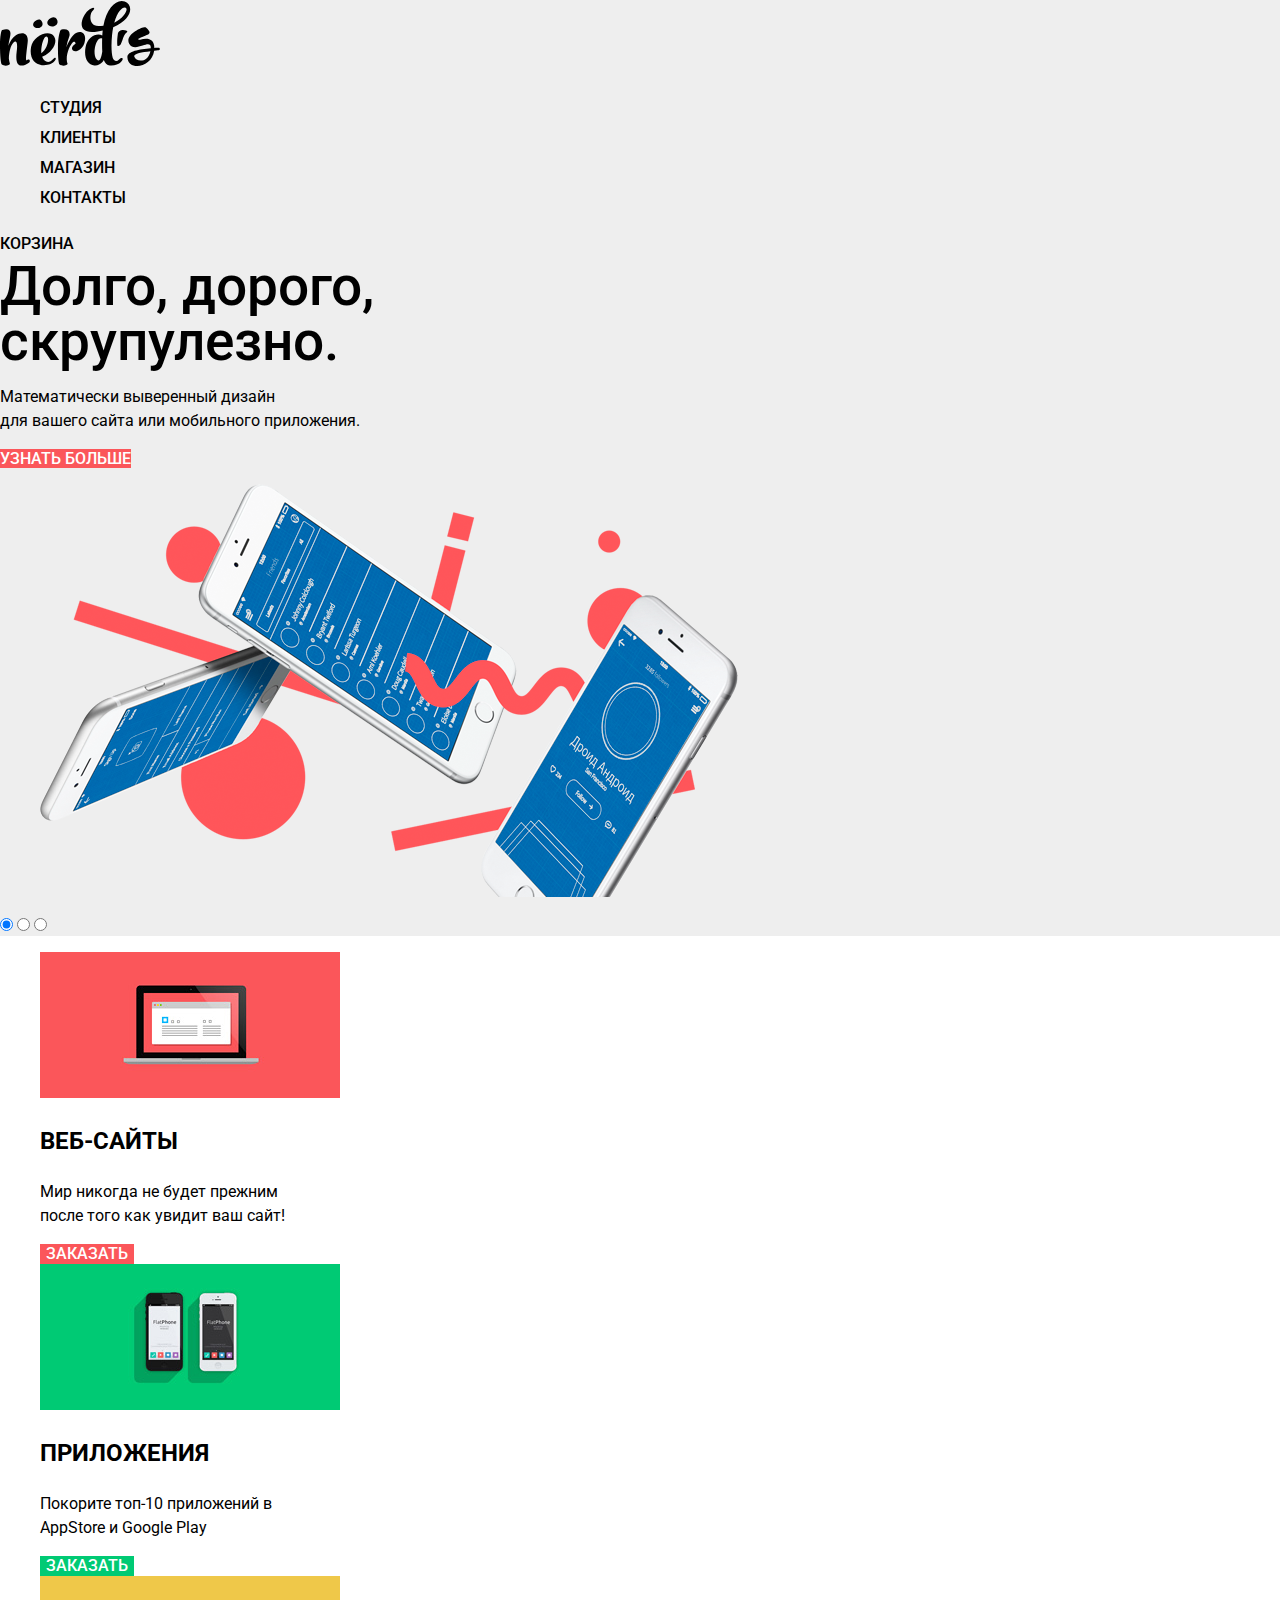
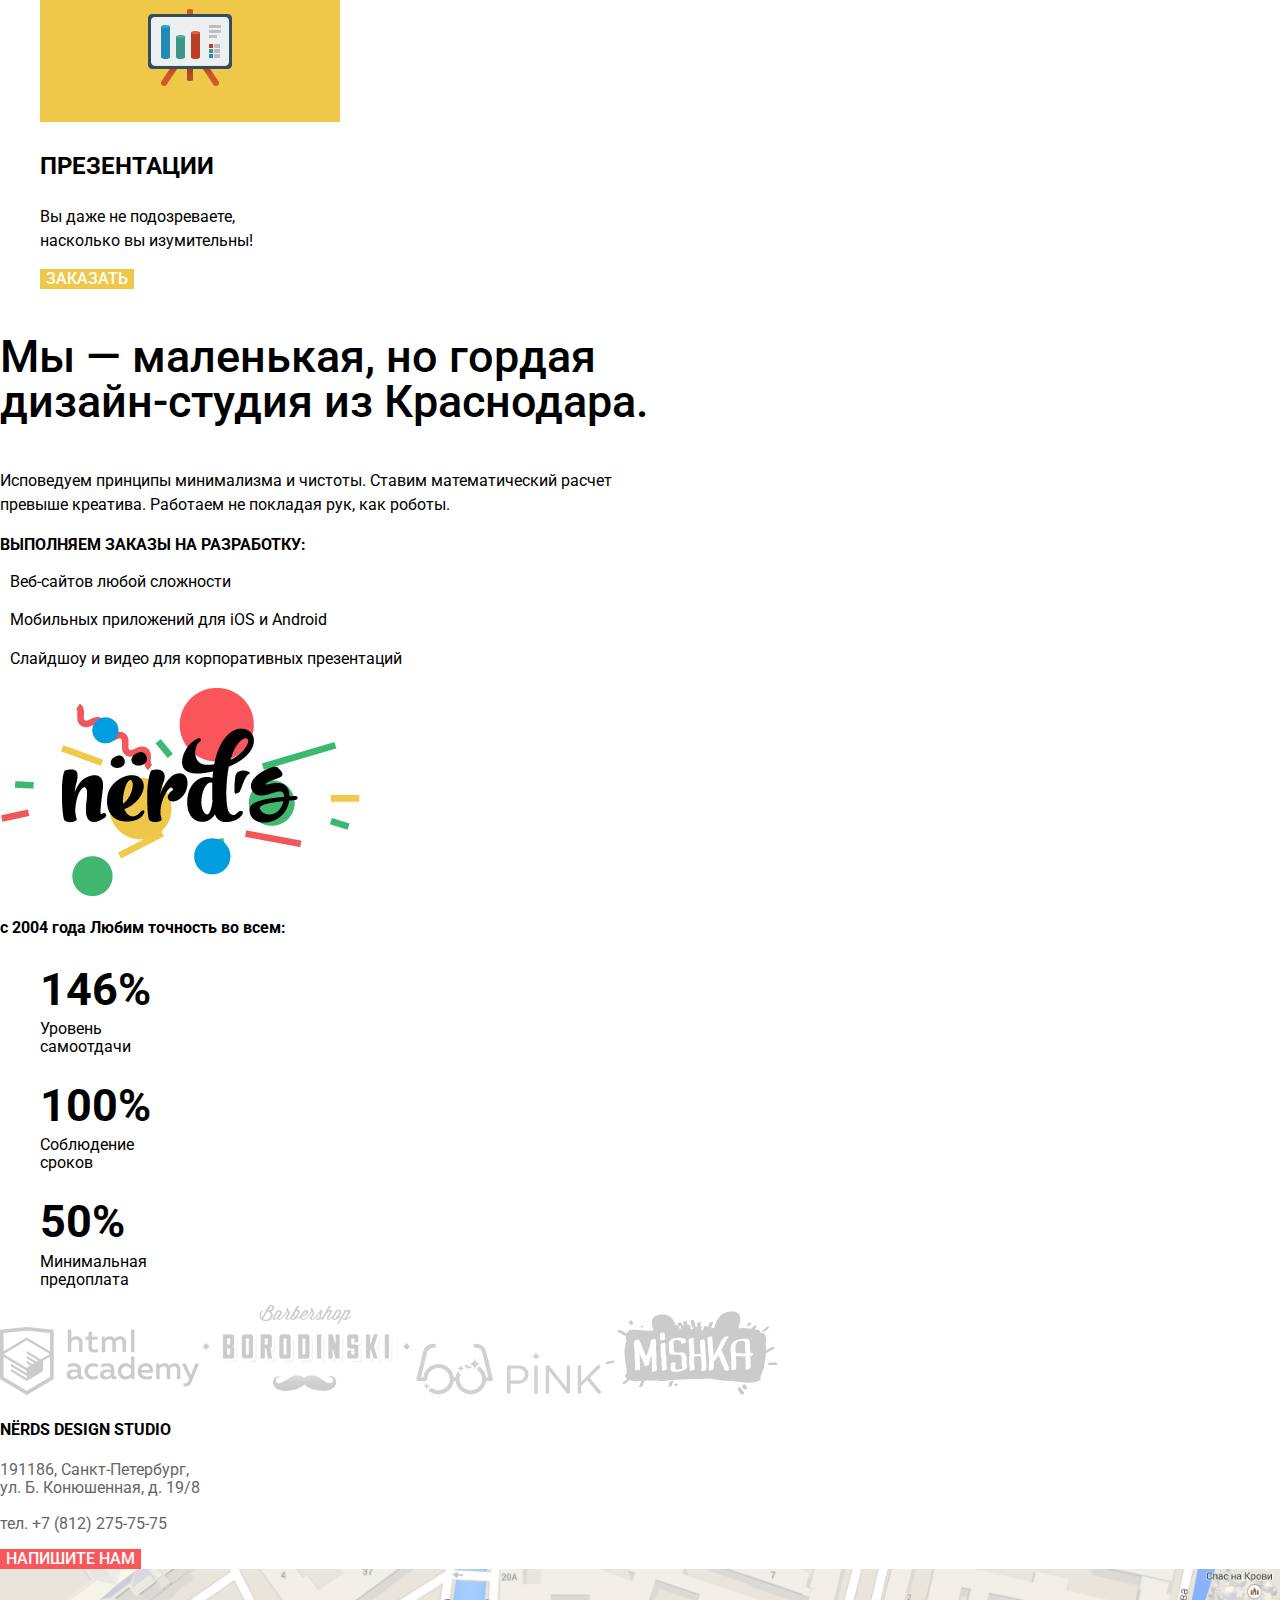
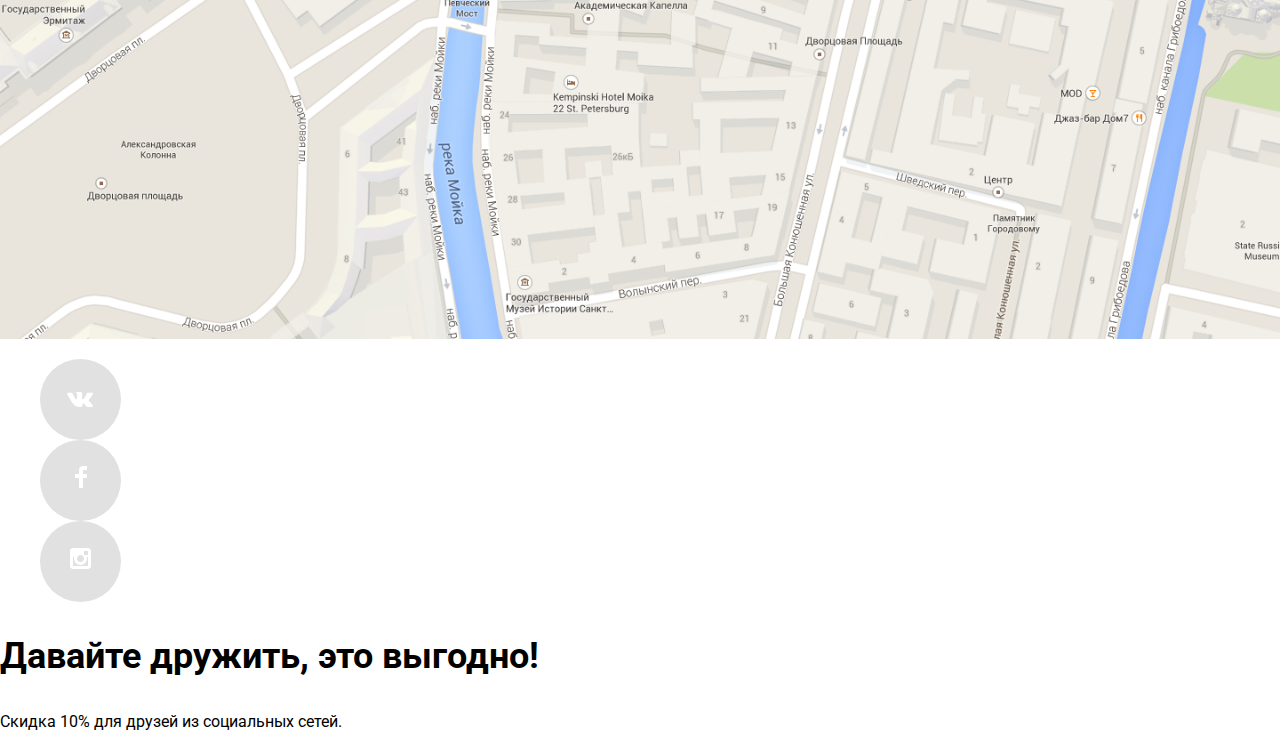
==== index.html @ 28da167b "start" ====
<!DOCTYPE html>
<html lang="ru">
<head>
    <meta charset="UTF-8">
    <title>Дизайн-студия NERDS</title>

    <link href="https://fonts.googleapis.com/css2?family=Roboto:wght@400;500;700&display=swap" rel="stylesheet">

    <link rel="stylesheet" href="css/normalize.css">
	<link rel="stylesheet" href="css/style.css">

    <link rel="icon" href="favicon.ico">

</head>
<body class="page-body">
    <header class="main-header">
        <nav class="main-navigation">
            <a class="main-header-logo" href="index.html">
                <img src="img/nerds-logo.svg" width="160" height="67" alt="Логотип дизайн-студия NERDS">
            </a>
            <ul class="site-navigation">
                <li><a href="index.html">Студия</a></li>
                <li><a href="blank.html">Клиенты</a></li>
                <li><a href="catalog.html">Магазин</a></li>
                <li><a href="blank.html">Контакты</a></li>
            </ul>
            <div class="user-navigation">
                <a class="login-link" href="blank.html">Корзина</a>
            </div>
        </nav>      
    </header>

    <main class="container">
        <h1 class="visually-hidden">NERDS - дизайн-студия из Краснодара</h1>

        <section class="features">
            <div class="features-text">
                <h2 class="visually-hidden">Преимущества дизайн-студии NERDS</h2>
                <h3>Долго, дорого,<br> 
                    скрупулезно.
                </h3>
                <p>
                    Математически выверенный дизайн<br>
                    для вашего сайта или мобильного приложения.
                </p>
                <a class="button" href="" >Узнать больше</a>
            </div>

            <div class="features-img">
                <figure>
                    <img src="img/slider1.png" width="698" height="413" alt="">
                </figure>   
            </div>                     
            
            <div class="slider">
                <input type="radio" name="slider" checked>
                <input type="radio" name="slider" >
                <input type="radio" name="slider" >
            </div>            
        </section>


        <section class="services">
            <h2 class="visually-hidden">Услуги дизайн-студии NERDS</h2>
            <ul class="services-list">
                <li class="service-item">
                    <img src="img/services1.jpg" width="300" height="146" alt="">
                    <h3>Веб-сайты</h3>
                    <p>
                        Мир никогда не будет прежним<br> после того как увидит ваш сайт!
                    </p>
                    <button class="button button-red" type="button">Заказать</button>
                </li>
                <li class="service-item">
                    <img src="img/services2.jpg" width="300" height="146" alt="">
                    <h3>Приложения</h3>
                    <p>
                        Покорите топ-10 приложений в<br> AppStore и Google Play
                    </p>
                    <button class="button button-green" type="button">Заказать</button>
                </li>
                <li class="service-item">
                    <img src="img/services3.jpg" width="300" height="146" alt="">
                    <h3>Презентации</h3>
                    <p>
                        Вы даже не подозреваете,<br>
                        насколько вы изумительны!
                    </p>
                    <button class="button button-yellow" type="button">Заказать</button>
                </li>
            </ul>
        </section>


        <section class="info">
            <h2 class="visually-hidden">О дизайн-студии NERDS</h2>

            <p class="smoll-proud">
                Мы — маленькая, но гордая<br>
                дизайн-студия из Краснодара. 
            </p>

            <p class="confession">
                Исповедуем принципы минимализма и чистоты. Ставим математический расчет<br>
                превыше креатива. Работаем не покладая рук, как роботы.
            </p>

            <p class="orders">Выполняем заказы на разработку:</p>
        
            <p class="orders-item">Веб-сайтов любой сложности</p>
            <p class="orders-item">Мобильных приложений для iOS и Android</p>
            <p class="orders-item">Слайдшоу и видео для корпоративных презентаций</p>            

            <aside class="level">
                <a>
                    <img src="img/nerd-index.png" width="360" height="208" alt="Логотип nёrd's">
                </a>

                <p class="level-text">с 2004 года Любим точность во всем:</p>

                <ul class="level-list">
                    <li>
                        <p class="level-persent">146%</p>
                        <p class="level-list-text">Уровень<br>
                            самоотдачи</p>
                    </li>
                    <li>
                        <p class="level-persent">100%</p>
                        <p class="level-list-text">Соблюдение<br>
                            сроков</p>
                    </li>
                    <li>
                        <p class="level-persent">50%</p>
                        <p class="level-list-text">Минимальная<br>
                            предоплата</p>
                    </li>
                </ul>
            </aside>
        </section>


        <section class="partners">
            <h2 class="visually-hidden">Партнеры  дизайн-студии NERDS</h2>
            <a href="www.htmlacademy.ru">
                <img src="img/partner-htmlacademy.png"  alt="HTML ACADEMY">
            </a> 
            <a href="www.barbershop.ru">
                <img src="img/partner-barbershop.png" alt="Barbershop BORODINSKI">
            </a>
            <a href="www.pink.ru">
                <img src="img/partner-pink.png"  alt="PINK">
            </a>
            <a href="www.mishka.ru">
                <img src="img/partner-mishka.png"  alt="MISHKA">
            </a> 
        </section>

        <section class="contacts">
            <h2 class="visually-hidden">Адрес дизайн-студии NERDS</h2>

            <div class="contacts-address">
                <p class="caption">NЁRDS DESIGN STUDIO</p>
                <p class="text">191186, Санкт-Петербург,<br>
                   ул. Б. Конюшенная, д. 19/8<br>
                   <br>
                   тел. +7 (812) 275-75-75
                </p>
            
                <button class="button" type="button">Напишите нам</button>
            </div>

            <div class="contacts-map">
                <img src="img/map.png" width="1442" height="418" alt="Санкт-Петербург, ул. Большая Конюшенная, д. 19/8">
            </div>
        </section>

        <footer class="main-footer">
            <ul class="footer-list">
                <li class="footer-item">
                    <a href="#" alt="Вконтакте">
                        <div class="footer-circle">
                            <svg width="27" height="16" xmlns="http://www.w3.org/2000/svg">
                                <path d="M16.138 12.51C17.094 12.201 18.318 14.55 19.621 15.449C20.599 16.13 21.348 15.983 21.348 15.983L24.821 15.933C24.821 15.933 26.636 15.821 25.778 14.379C25.707 14.259 25.275 13.31 23.193 11.357C21.016 9.31404 21.311 9.64504 23.932 6.11304C25.529 3.96004 26.168 2.64504 25.968 2.08504C25.776 1.54604 24.603 1.68604 24.603 1.68604L20.69 1.71304C20.309 1.71404 19.986 1.83204 19.839 2.22804C19.836 2.23204 19.218 3.89404 18.394 5.30704C16.653 8.29604 15.958 8.45504 15.67 8.26804C15.009 7.83504 15.176 6.53104 15.176 5.60404C15.176 2.70704 15.608 1.49904 14.33 1.18704C13.903 1.08304 13.591 1.01504 12.502 1.00504C11.11 0.984037 9.92797 1.00504 9.25797 1.33404C8.81297 1.55704 8.47197 2.04604 8.67897 2.07404C8.93897 2.10904 9.52197 2.23404 9.83397 2.66004C10.235 3.21204 10.223 4.44904 10.223 4.44904C10.223 4.44904 10.452 7.86004 9.68297 8.28304C9.15497 8.57304 8.43297 7.98104 6.87997 5.26704C6.08697 3.87904 5.48797 2.34504 5.48797 2.34504C5.48797 2.34504 5.37197 2.06004 5.16197 1.90404C4.91197 1.71904 4.56197 1.66004 4.56197 1.66004L0.84797 1.68404C0.84797 1.68404 0.28997 1.70004 0.0849697 1.94604C-0.0970303 2.16404 0.0699697 2.61404 0.0699697 2.61404C0.0699697 2.61404 2.97897 9.49504 6.27297 12.961C9.29297 16.143 12.725 15.932 12.725 15.932H14.28C14.28 15.932 14.749 15.878 14.989 15.62C15.213 15.38 15.203 14.929 15.203 14.929C15.203 14.929 15.172 12.82 16.138 12.51Z" />
                            </svg>
                        </div>
                    </a> 
                </li>
                <li class="footer-item">
                    <a href="#" alt="Фейсбук">
                        <div class="footer-circle">
                            <svg width="12" height="22" xmlns="http://www.w3.org/2000/svg">
                                <path d="M12 4V0H8C5.79086 0 4 1.79086 4 4V8H0V12H4V22H8V12H12V8H8V4H12Z" />
                            </svg>
                        </div>
                    </a> 
                </li>
                <li class="footer-item">
                    <a href="#" alt="Инстаграм">
                        <div class="footer-circle">
                            <svg width="21" height="21" xmlns="http://www.w3.org/2000/svg">
                                <path fill-rule="evenodd" clip-rule="evenodd" d="M3 0H18C19.65 0 21 1.35 21 3V18C21 19.65 19.65 21 18 21H3C1.35 21 0 19.65 0 18V3C0 1.35 1.35 0 3 0ZM14 10.5C14 8.57 12.43 7 10.5 7C8.57 7 7 8.57 7 10.5C7 12.43 8.57 14 10.5 14C12.43 14 14 12.43 14 10.5ZM3 18V9H4.181C4.0626 9.49127 4.00186 9.99467 4 10.5C4 14.0899 6.91015 17 10.5 17C14.0899 17 17 14.0899 17 10.5C16.9986 9.99464 16.9379 9.49118 16.819 9H18V18H3ZM14 7H18V3H14V7Z" />
                            </svg>                                
                        </div>
                    </a> 
                </li>
            </ul>
    
            <p class="footer-friends">Давайте дружить, это выгодно!</p>
            <p class="footer-friends-percent">Скидка 10% для друзей из социальных сетей.</p>
        </footer>


        <section class="visually-hidden">
            <h2>Напишите нам</h2>
    
            <form action="https://echo.htmlacademy.ru" method="post">
                <p>
                    <label for="form-name">Ваше имя</label>
                    <input type="text" name="name" id="form-name" placeholder="Имя Фамилия">
                </p>
                
                <p>
                    <label for="form-email">Ваш e-mail</label>
                    <input type="email" name="email" id="form-email" placeholder="email@example.com">
                </p>
                <p>
                    <label for="form-text">Текст письма</label><br>
                    <textarea style="resize: none;" name="text" id="form-text" rows="5" cols="50" placeholder="В свободной форме"></textarea>
                </p> 
                <button type="submit">Отправить</button>
            </form>
        </section>

    </main>
</body>
</html>
---- css/style.css ----
/* Variables */
:root {
  --basic-black: #000000;
  --basic-white: #ffffff;
      
  --basic-red: #FB565A;
  --button-red-focus: #E74246;
  --button-red-active: #D7373B;

  --basic-green: #00CA74;
  --basic-green-focus: #00BC6C;
  --basis-green-active: #00AA62;

  --basic-yellow: #EFC84A;
  --basic-yellow-focus: #EAB534;
  --basic-yellow-active: #E5A722;

  --basic-grey: #eeeeee;
  --basic-active: #A7A7A7; 
  --basic-logo: #cccccc;
  --basic-element: #e1e1e1;
  --basic-text: #666666;
}

a {
  /* удаляем в сыылках нижнее подчеркивание */
  text-decoration: none;
}

/* все картинки не будут выходитьза контейнер */
img {
  /* Устанавливает максимальную ширину элемента */
  max-width: 100%;
  /* Устанавливает высоту блочных или заменяемых элементов.
  Высота не включает толщину границ вокруг элемента, значение отступов и полей. */
  height: auto;
}

.visually-hidden {
  position: absolute;
  width: 1px;
  height: 1px;
  margin: -1px;
  border: 0;
  padding: 0;
  white-space: nowrap;
  clip-path: inset(100%);
  clip: rect(0 0 0 0);
  overflow: hidden;
}

/* Global */
.page-body {
  /* внешний отступ/поле от каждого края элемента */
  margin: 0;
  /* внутренние отступы/поля со всех сторон элемента */
  padding: 0;
  /* добавляем основоной и запасной Arial шрифты */
  font-family: 'Roboto', Arial, sans-serif;
  color: var(--basic-black);
}

.main-header {
  /* Определяет цвет фона элемента */
  background-color: var(--basic-grey);
}

/* Navigation */

.main-navigation {
  font-size: 16px;
  /* интерлиньяж (межстрочный интервал) текста */
  line-height: 30px;
  font-weight: 500;
}

.site-navigation {
  /* отключаем точки(булеты) в списках */
  list-style: none;
}

/* цвет во всех ссылках(тег а) перечисленных классов */
.site-navigation a,
.user-navigation a {
  font: inherit;
  color: var(--basic-black);
  text-transform: uppercase;
}

/* цвет взаимодействия для доступности
hover - стиль элемента при наведении на него курсора мыши
focus - стиль для элемента получающего фокус */
.site-navigation a:hover,
.site-navigation a:focus,
.user-navigation a:hover,
.user-navigation a:focus {
  color: var(--basic-red);
}

.site-navigation a:active,
.user-navigation a:active {
  color: var(--basic-active); 
}


/* Features */

.features {
  background-color: var(--basic-grey);
}

.features h3 {
  margin: 0;
  font-size: 55px;
  /* интерлиньяж (межстрочный интервал) текста */
  line-height: 55px;
  font-weight: 500;
}

.features p {
  /* margin-top: 0; */
  font-size: 16px;
  /* интерлиньяж (межстрочный интервал) текста */
  line-height: 24px;
}

.button {
  font: inherit;
  font-size: 16px;
  line-height: 18px;
  font-weight: 500;
  text-align: center;
  color: var(--basic-white);
  /* вертикальное выравнивание элементов по середине внутри своих родителей */
  vertical-align: middle;
  text-transform: uppercase;
  background-color: var(--basic-red);
  border: none;
}

/* стиль элемента при наведении на него курсора мыши,
но при этом элемент еще не активирован,
иными словами кнопка мыши не нажата */
.button:hover,
/* определяет стиль для элемента получающего фокус.
Например, им может быть текстовое поле формы,
в которое устанавливается курсор */
.button:focus {
    background-color: var(--button-red-focus);
}

.button:active {
  background-color: var(--button-red-active);
    /* уровень прозрачности текста*/
    color: rgba(255,255,255,0.3); 
}

/* Services */

.services-list {
  /* отключаем точки(булеты) в списках */
  list-style: none;
}

.services-list h3 {
    /* margin-top: 0; */
    font-size: 24px;
    /* интерлиньяж (межстрочный интервал) текста */
    line-height: 30px;
    font-weight: bold;
    text-transform: uppercase;
}

.services-list p {
  /* margin-top: 0; */
  font-size: 16px;
  /* интерлиньяж (межстрочный интервал) текста */
  line-height: 24px;
}

.button-green {
  background-color: var(--basic-green);
}
.button-green:hover,
.button-green:focus {
  background-color: var(--basic-green-focus);
}
.button-green:active {
  background-color: var(--basis-green-active);
  /* уровень прозрачности текста*/
  /* color: rgba(255,255,255,0.3);  */
}

.button-yellow {
  background-color: var(--basic-yellow);
}
.button-yellow:hover,
.button-yellow:focus {
  background-color: var(--basic-yellow-focus);
}
.button-yellow:active {
  background-color: var(--basic-yellow-active);
  /* уровень прозрачности текста*/
  color: rgba(255,255,255,0.3); 
}

/* INFO */

.smoll-proud {
  font-size: 45px;
  line-height: 45px;
  font-weight: 500;
}

.confession {
  font-size: 16px;
  line-height: 24px;
}

.orders {
  font-size: 16px;
  line-height: 24px;
  font-weight: bold;
  text-transform: uppercase;
}

.orders-list {
  list-style: none;
  font-size: 16px;
  line-height: 24px;  
}

.orders-item {
  margin-left: 10px;
  margin-bottom: 20px;
}

/* LEVEL */

.level-text {
  font-size: 16px;
  line-height: 24px;
  font-weight: bold;
}

.level-list {
  /* отключаем точки(булеты) в списках */
  list-style: none;
}

.level-persent {
  font-size: 45px;
  line-height: 10.1px;
  font-weight: bold;
  margin-bottom: 25px;
}

.level-list-text {
  font-size: 16px;
  line-height: 18px;
}

/* PARTNERS */

.partners a{
  opacity: 20%;
}

.partners a:hover,
.partners a:focus {
  opacity: 100%;
}
.partners a:active {
  opacity: 10%;
}

/* CONTACTS */

.contacts .caption {
  font-size: 16px;
  line-height: 30px;
  font-weight: bold;
}

.contacts .text {
  font-size: 16px;
  line-height: 18px;
  color: var(--basic-text);
}

/* FOOTER */
.footer-list {
    /* отключаем точки(булеты) в списках */
    list-style: none;
}

/* COCIAL */

.footer-circle {
  width: 81px;
  height: 81px;
  background-color: var(--basic-element);
  border-radius: 50px;
  text-align: center;
  /* Устанавливает интерлиньяж (межстрочный интервал) текста */
  line-height: 85px;
  fill: var(--basic-white);
}

.footer-circle:hover,
.footer-circle:focus {
    background-color: var(--button-red-focus);
}

.footer-circle:active {
  background-color: var(--button-red-active);
  fill: rgba(255, 255, 255, 0.3);;
}

.footer-friends {
  font-size: 36px;
  line-height: 36px;
  font-weight: bold;
}

.footer-friends-percent {
  font-size: 16px;
  line-height: 24px;
}
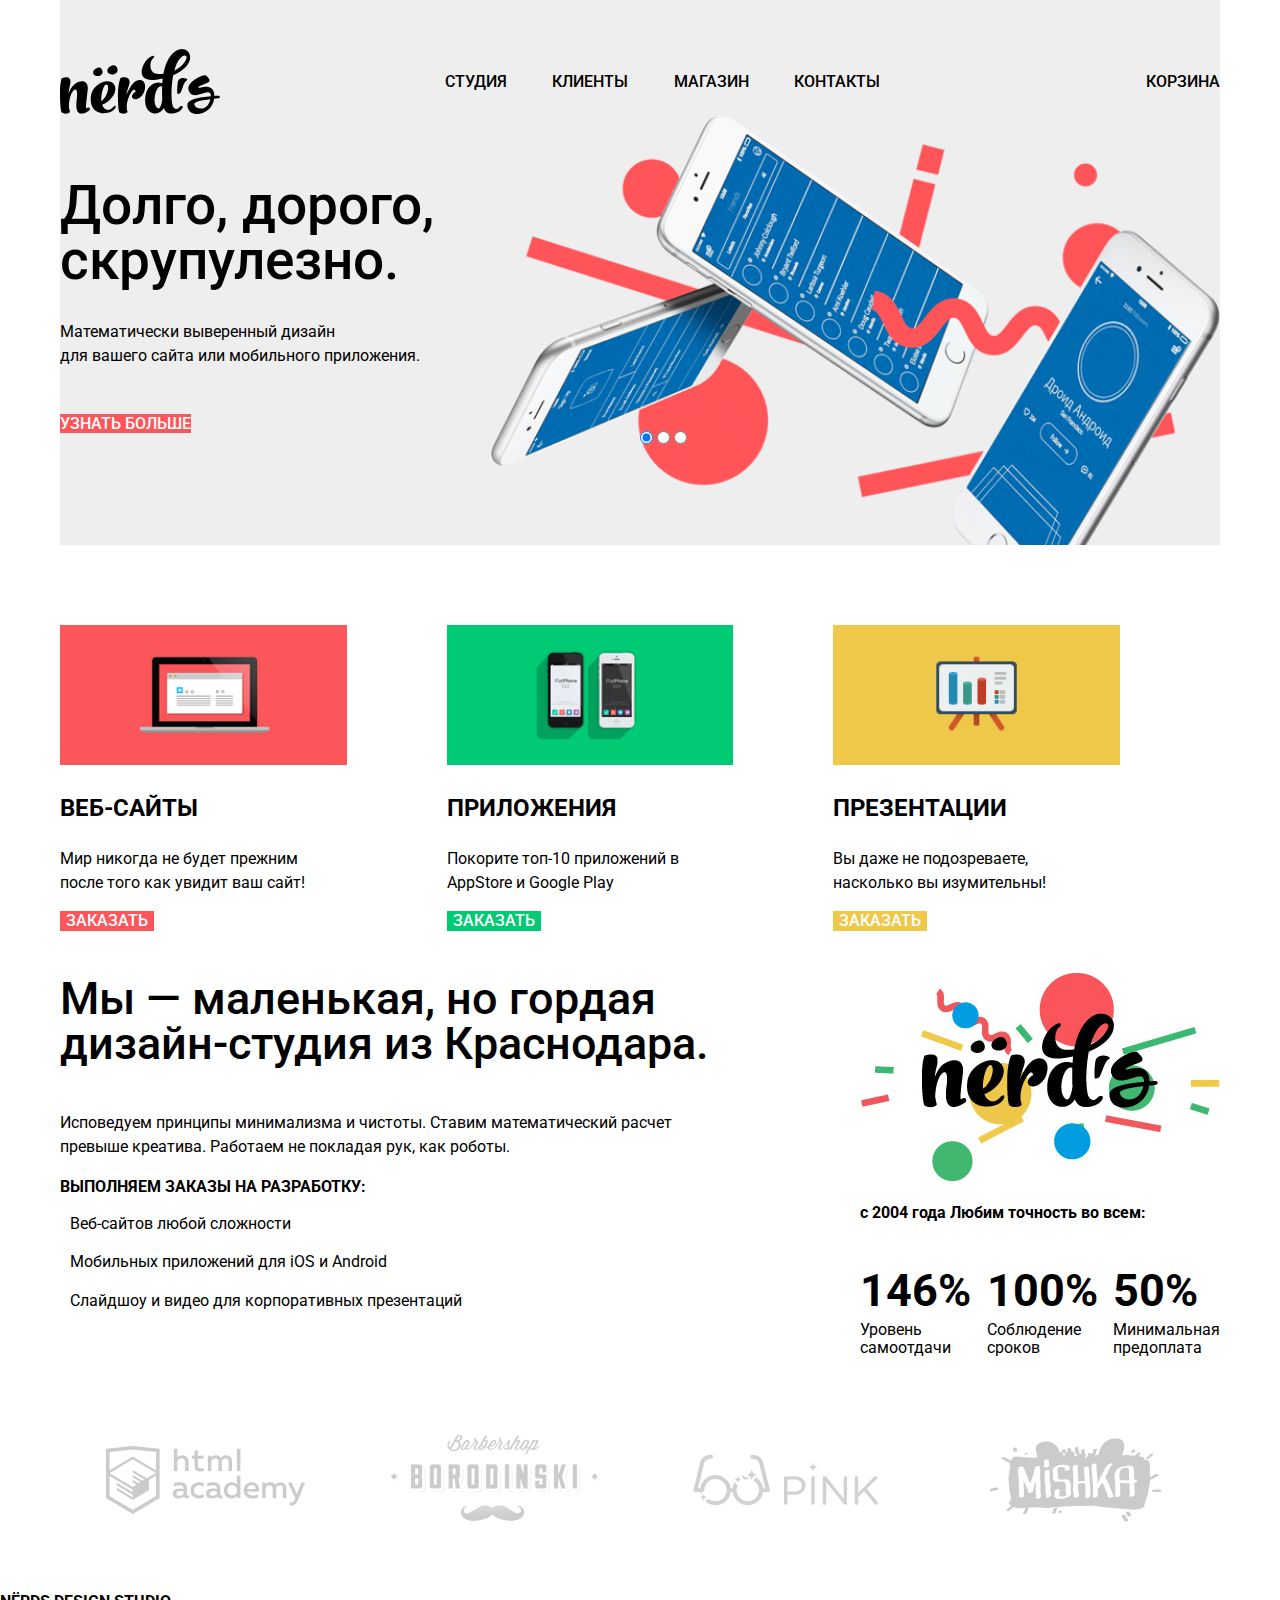
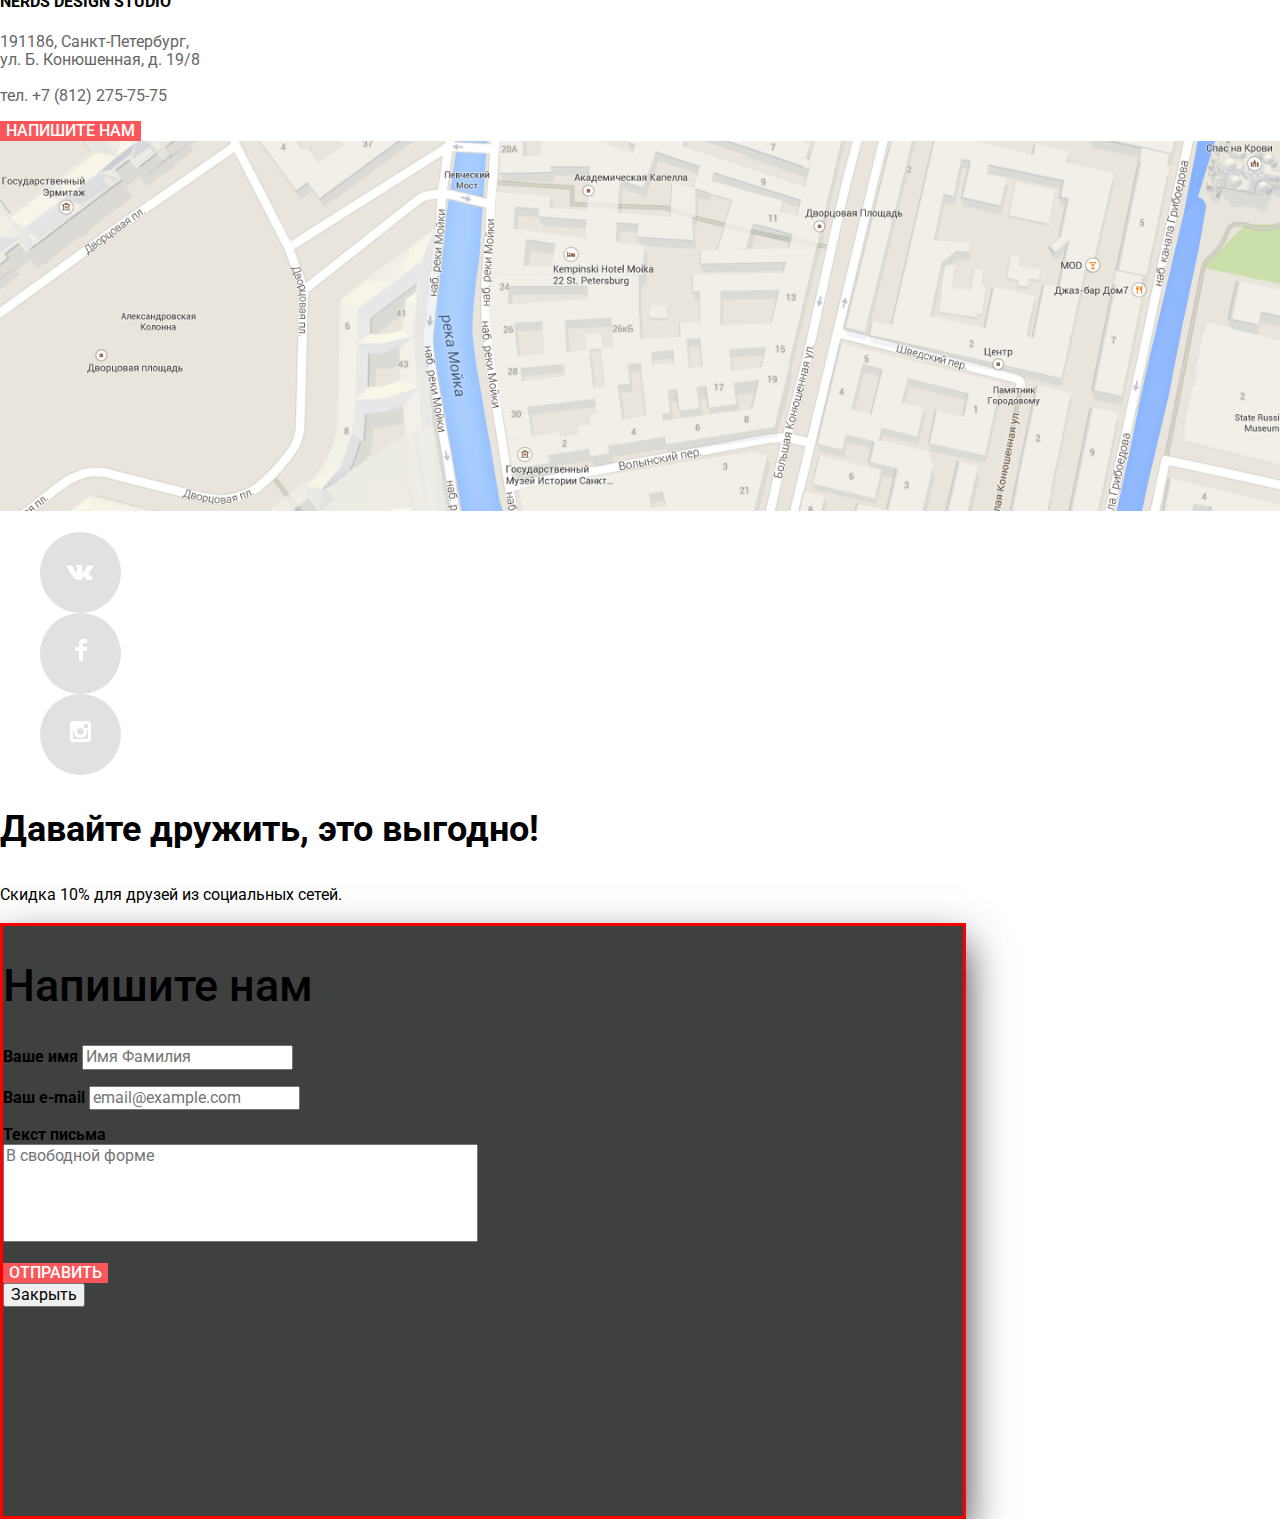
==== commit bc467f09: "index flexbox" ====
--- a/index.html
+++ b/index.html
@@ -15,31 +15,36 @@
 <body class="page-body">
     <header class="main-header">
         <nav class="main-navigation">
-            <a class="main-header-logo" href="index.html">
+            <div class="container">
+              <a class="main-header-logo" href="index.html">
                 <img src="img/nerds-logo.svg" width="160" height="67" alt="Логотип дизайн-студия NERDS">
-            </a>
-            <ul class="site-navigation">
+              </a>
+              <ul class="site-navigation">
                 <li><a href="index.html">Студия</a></li>
                 <li><a href="blank.html">Клиенты</a></li>
                 <li><a href="catalog.html">Магазин</a></li>
                 <li><a href="blank.html">Контакты</a></li>
-            </ul>
-            <div class="user-navigation">
-                <a class="login-link" href="blank.html">Корзина</a>
-            </div>
-        </nav>      
+              </ul>
+              <ul class="user-navigation">
+                <li>
+                  <a class="login-link" href="blank.html">Корзина</a>
+                </li>
+              </ul>
+            </div>
+        </nav>
     </header>
 
-    <main class="container">
+    <main>
+      <div class="container">
         <h1 class="visually-hidden">NERDS - дизайн-студия из Краснодара</h1>
 
         <section class="features">
             <div class="features-text">
                 <h2 class="visually-hidden">Преимущества дизайн-студии NERDS</h2>
-                <h3>Долго, дорого,<br> 
+                <h3>Долго, дорого,<br>
                     скрупулезно.
                 </h3>
-                <p>
+                <p class="mathematic">
                     Математически выверенный дизайн<br>
                     для вашего сайта или мобильного приложения.
                 </p>
@@ -47,16 +52,16 @@
             </div>
 
             <div class="features-img">
-                <figure>
-                    <img src="img/slider1.png" width="698" height="413" alt="">
-                </figure>   
-            </div>                     
-            
+
+                    <!-- <img src="img/slider1.png" width="698" height="413" alt=""> -->
+
+            </div>
+
             <div class="slider">
                 <input type="radio" name="slider" checked>
                 <input type="radio" name="slider" >
                 <input type="radio" name="slider" >
-            </div>            
+            </div>
         </section>
 
 
@@ -95,41 +100,52 @@
         <section class="info">
             <h2 class="visually-hidden">О дизайн-студии NERDS</h2>
 
-            <p class="smoll-proud">
+            <div class="info-text">
+              <p class="smoll-proud">
                 Мы — маленькая, но гордая<br>
-                дизайн-студия из Краснодара. 
-            </p>
-
-            <p class="confession">
-                Исповедуем принципы минимализма и чистоты. Ставим математический расчет<br>
-                превыше креатива. Работаем не покладая рук, как роботы.
-            </p>
-
-            <p class="orders">Выполняем заказы на разработку:</p>
-        
-            <p class="orders-item">Веб-сайтов любой сложности</p>
-            <p class="orders-item">Мобильных приложений для iOS и Android</p>
-            <p class="orders-item">Слайдшоу и видео для корпоративных презентаций</p>            
+                дизайн-студия из Краснодара.
+              </p>
+
+              <p class="confession">
+                  Исповедуем принципы минимализма и чистоты. Ставим математический расчет<br>
+                  превыше креатива. Работаем не покладая рук, как роботы.
+              </p>
+
+              <p class="orders">Выполняем заказы на разработку:</p>
+
+              <p class="orders-item">Веб-сайтов любой сложности</p>
+              <p class="orders-item">Мобильных приложений для iOS и Android</p>
+              <p class="orders-item">Слайдшоу и видео для корпоративных презентаций</p>
+            </div>
+
+
 
             <aside class="level">
+              <div class="level-img">
                 <a>
-                    <img src="img/nerd-index.png" width="360" height="208" alt="Логотип nёrd's">
-                </a>
-
-                <p class="level-text">с 2004 года Любим точность во всем:</p>
+                  <img src="img/nerd-index.png" width="360" height="208" alt="Логотип nёrd's">
+                </a>
+              </div>
+
+              <div class="level-text">
+                <p>с 2004 года Любим точность во всем:</p>
+              </div>
+
+
+
 
                 <ul class="level-list">
-                    <li>
+                    <li class="level-list-item">
                         <p class="level-persent">146%</p>
                         <p class="level-list-text">Уровень<br>
                             самоотдачи</p>
                     </li>
-                    <li>
+                    <li class="level-list-item">
                         <p class="level-persent">100%</p>
                         <p class="level-list-text">Соблюдение<br>
                             сроков</p>
                     </li>
-                    <li>
+                    <li class="level-list-item">
                         <p class="level-persent">50%</p>
                         <p class="level-list-text">Минимальная<br>
                             предоплата</p>
@@ -141,84 +157,87 @@
 
         <section class="partners">
             <h2 class="visually-hidden">Партнеры  дизайн-студии NERDS</h2>
-            <a href="www.htmlacademy.ru">
+            <a class="partners-item" href="www.htmlacademy.ru">
                 <img src="img/partner-htmlacademy.png"  alt="HTML ACADEMY">
-            </a> 
-            <a href="www.barbershop.ru">
+            </a>
+            <a class="partners-item" href="www.barbershop.ru">
                 <img src="img/partner-barbershop.png" alt="Barbershop BORODINSKI">
             </a>
-            <a href="www.pink.ru">
+            <a class="partners-item" href="www.pink.ru">
                 <img src="img/partner-pink.png"  alt="PINK">
             </a>
-            <a href="www.mishka.ru">
+            <a class="partners-item" href="www.mishka.ru">
                 <img src="img/partner-mishka.png"  alt="MISHKA">
-            </a> 
-        </section>
-
-        <section class="contacts">
-            <h2 class="visually-hidden">Адрес дизайн-студии NERDS</h2>
-
-            <div class="contacts-address">
-                <p class="caption">NЁRDS DESIGN STUDIO</p>
-                <p class="text">191186, Санкт-Петербург,<br>
-                   ул. Б. Конюшенная, д. 19/8<br>
-                   <br>
-                   тел. +7 (812) 275-75-75
-                </p>
-            
-                <button class="button" type="button">Напишите нам</button>
-            </div>
-
-            <div class="contacts-map">
-                <img src="img/map.png" width="1442" height="418" alt="Санкт-Петербург, ул. Большая Конюшенная, д. 19/8">
-            </div>
-        </section>
-
-        <footer class="main-footer">
-            <ul class="footer-list">
-                <li class="footer-item">
-                    <a href="#" alt="Вконтакте">
-                        <div class="footer-circle">
-                            <svg width="27" height="16" xmlns="http://www.w3.org/2000/svg">
-                                <path d="M16.138 12.51C17.094 12.201 18.318 14.55 19.621 15.449C20.599 16.13 21.348 15.983 21.348 15.983L24.821 15.933C24.821 15.933 26.636 15.821 25.778 14.379C25.707 14.259 25.275 13.31 23.193 11.357C21.016 9.31404 21.311 9.64504 23.932 6.11304C25.529 3.96004 26.168 2.64504 25.968 2.08504C25.776 1.54604 24.603 1.68604 24.603 1.68604L20.69 1.71304C20.309 1.71404 19.986 1.83204 19.839 2.22804C19.836 2.23204 19.218 3.89404 18.394 5.30704C16.653 8.29604 15.958 8.45504 15.67 8.26804C15.009 7.83504 15.176 6.53104 15.176 5.60404C15.176 2.70704 15.608 1.49904 14.33 1.18704C13.903 1.08304 13.591 1.01504 12.502 1.00504C11.11 0.984037 9.92797 1.00504 9.25797 1.33404C8.81297 1.55704 8.47197 2.04604 8.67897 2.07404C8.93897 2.10904 9.52197 2.23404 9.83397 2.66004C10.235 3.21204 10.223 4.44904 10.223 4.44904C10.223 4.44904 10.452 7.86004 9.68297 8.28304C9.15497 8.57304 8.43297 7.98104 6.87997 5.26704C6.08697 3.87904 5.48797 2.34504 5.48797 2.34504C5.48797 2.34504 5.37197 2.06004 5.16197 1.90404C4.91197 1.71904 4.56197 1.66004 4.56197 1.66004L0.84797 1.68404C0.84797 1.68404 0.28997 1.70004 0.0849697 1.94604C-0.0970303 2.16404 0.0699697 2.61404 0.0699697 2.61404C0.0699697 2.61404 2.97897 9.49504 6.27297 12.961C9.29297 16.143 12.725 15.932 12.725 15.932H14.28C14.28 15.932 14.749 15.878 14.989 15.62C15.213 15.38 15.203 14.929 15.203 14.929C15.203 14.929 15.172 12.82 16.138 12.51Z" />
-                            </svg>
-                        </div>
-                    </a> 
-                </li>
-                <li class="footer-item">
-                    <a href="#" alt="Фейсбук">
-                        <div class="footer-circle">
-                            <svg width="12" height="22" xmlns="http://www.w3.org/2000/svg">
-                                <path d="M12 4V0H8C5.79086 0 4 1.79086 4 4V8H0V12H4V22H8V12H12V8H8V4H12Z" />
-                            </svg>
-                        </div>
-                    </a> 
-                </li>
-                <li class="footer-item">
-                    <a href="#" alt="Инстаграм">
-                        <div class="footer-circle">
-                            <svg width="21" height="21" xmlns="http://www.w3.org/2000/svg">
-                                <path fill-rule="evenodd" clip-rule="evenodd" d="M3 0H18C19.65 0 21 1.35 21 3V18C21 19.65 19.65 21 18 21H3C1.35 21 0 19.65 0 18V3C0 1.35 1.35 0 3 0ZM14 10.5C14 8.57 12.43 7 10.5 7C8.57 7 7 8.57 7 10.5C7 12.43 8.57 14 10.5 14C12.43 14 14 12.43 14 10.5ZM3 18V9H4.181C4.0626 9.49127 4.00186 9.99467 4 10.5C4 14.0899 6.91015 17 10.5 17C14.0899 17 17 14.0899 17 10.5C16.9986 9.99464 16.9379 9.49118 16.819 9H18V18H3ZM14 7H18V3H14V7Z" />
-                            </svg>                                
-                        </div>
-                    </a> 
-                </li>
-            </ul>
-    
-            <p class="footer-friends">Давайте дружить, это выгодно!</p>
-            <p class="footer-friends-percent">Скидка 10% для друзей из социальных сетей.</p>
-        </footer>
-
-
-        <section class="visually-hidden">
-            <h2>Напишите нам</h2>
-    
+            </a>
+        </section>
+      </div>
+
+      <section class="contacts">
+          <h2 class="visually-hidden">Адрес дизайн-студии NERDS</h2>
+
+          <div class="contacts-address">
+              <p class="caption">NЁRDS DESIGN STUDIO</p>
+              <p class="text">191186, Санкт-Петербург,<br>
+                  ул. Б. Конюшенная, д. 19/8<br>
+                  <br>
+                  тел. +7 (812) 275-75-75
+              </p>
+
+              <button class="button" type="button">Напишите нам</button>
+          </div>
+
+          <div class="contacts-map">
+              <img src="img/map.png" width="1442" height="418" alt="Санкт-Петербург, ул. Большая Конюшенная, д. 19/8">
+          </div>
+      </section>
+    </main>
+
+
+    <footer class="main-footer">
+        <ul class="footer-list">
+            <li class="footer-item">
+                <a href="#" title="Вконтакте">
+                    <div class="footer-circle">
+                        <svg width="27" height="16" xmlns="http://www.w3.org/2000/svg">
+                            <path d="M16.138 12.51C17.094 12.201 18.318 14.55 19.621 15.449C20.599 16.13 21.348 15.983 21.348 15.983L24.821 15.933C24.821 15.933 26.636 15.821 25.778 14.379C25.707 14.259 25.275 13.31 23.193 11.357C21.016 9.31404 21.311 9.64504 23.932 6.11304C25.529 3.96004 26.168 2.64504 25.968 2.08504C25.776 1.54604 24.603 1.68604 24.603 1.68604L20.69 1.71304C20.309 1.71404 19.986 1.83204 19.839 2.22804C19.836 2.23204 19.218 3.89404 18.394 5.30704C16.653 8.29604 15.958 8.45504 15.67 8.26804C15.009 7.83504 15.176 6.53104 15.176 5.60404C15.176 2.70704 15.608 1.49904 14.33 1.18704C13.903 1.08304 13.591 1.01504 12.502 1.00504C11.11 0.984037 9.92797 1.00504 9.25797 1.33404C8.81297 1.55704 8.47197 2.04604 8.67897 2.07404C8.93897 2.10904 9.52197 2.23404 9.83397 2.66004C10.235 3.21204 10.223 4.44904 10.223 4.44904C10.223 4.44904 10.452 7.86004 9.68297 8.28304C9.15497 8.57304 8.43297 7.98104 6.87997 5.26704C6.08697 3.87904 5.48797 2.34504 5.48797 2.34504C5.48797 2.34504 5.37197 2.06004 5.16197 1.90404C4.91197 1.71904 4.56197 1.66004 4.56197 1.66004L0.84797 1.68404C0.84797 1.68404 0.28997 1.70004 0.0849697 1.94604C-0.0970303 2.16404 0.0699697 2.61404 0.0699697 2.61404C0.0699697 2.61404 2.97897 9.49504 6.27297 12.961C9.29297 16.143 12.725 15.932 12.725 15.932H14.28C14.28 15.932 14.749 15.878 14.989 15.62C15.213 15.38 15.203 14.929 15.203 14.929C15.203 14.929 15.172 12.82 16.138 12.51Z" />
+                        </svg>
+                    </div>
+                </a>
+            </li>
+            <li class="footer-item">
+                <a href="#" title="Фейсбук">
+                    <div class="footer-circle">
+                        <svg width="12" height="22" xmlns="http://www.w3.org/2000/svg">
+                            <path d="M12 4V0H8C5.79086 0 4 1.79086 4 4V8H0V12H4V22H8V12H12V8H8V4H12Z" />
+                        </svg>
+                    </div>
+                </a>
+            </li>
+            <li class="footer-item">
+                <a href="#" title="Инстаграм">
+                    <div class="footer-circle">
+                        <svg width="21" height="21" xmlns="http://www.w3.org/2000/svg">
+                            <path fill-rule="evenodd" clip-rule="evenodd" d="M3 0H18C19.65 0 21 1.35 21 3V18C21 19.65 19.65 21 18 21H3C1.35 21 0 19.65 0 18V3C0 1.35 1.35 0 3 0ZM14 10.5C14 8.57 12.43 7 10.5 7C8.57 7 7 8.57 7 10.5C7 12.43 8.57 14 10.5 14C12.43 14 14 12.43 14 10.5ZM3 18V9H4.181C4.0626 9.49127 4.00186 9.99467 4 10.5C4 14.0899 6.91015 17 10.5 17C14.0899 17 17 14.0899 17 10.5C16.9986 9.99464 16.9379 9.49118 16.819 9H18V18H3ZM14 7H18V3H14V7Z" />
+                        </svg>
+                    </div>
+                </a>
+            </li>
+        </ul>
+
+        <p class="footer-friends">Давайте дружить, это выгодно!</p>
+        <p class="footer-friends-percent">Скидка 10% для друзей из социальных сетей.</p>
+    </footer>
+
+
+        <section class="modal">
+            <h2 class="title">Напишите нам</h2>
+
             <form action="https://echo.htmlacademy.ru" method="post">
                 <p>
                     <label for="form-name">Ваше имя</label>
                     <input type="text" name="name" id="form-name" placeholder="Имя Фамилия">
                 </p>
-                
+
                 <p>
                     <label for="form-email">Ваш e-mail</label>
                     <input type="email" name="email" id="form-email" placeholder="email@example.com">
@@ -226,11 +245,13 @@
                 <p>
                     <label for="form-text">Текст письма</label><br>
                     <textarea style="resize: none;" name="text" id="form-text" rows="5" cols="50" placeholder="В свободной форме"></textarea>
-                </p> 
-                <button type="submit">Отправить</button>
+                </p>
+                <button class="button" type="submit">Отправить</button>
             </form>
-        </section>
-
-    </main>
+
+            <button class="modal-close" type="button">Закрыть</button>
+        </section>
+
+
 </body>
-</html>+</html>
--- a/css/style.css
+++ b/css/style.css
@@ -1,9 +1,10 @@
 
 /* Variables */
+
 :root {
   --basic-black: #000000;
   --basic-white: #ffffff;
-      
+
   --basic-red: #FB565A;
   --button-red-focus: #E74246;
   --button-red-active: #D7373B;
@@ -17,23 +18,20 @@
   --basic-yellow-active: #E5A722;
 
   --basic-grey: #eeeeee;
-  --basic-active: #A7A7A7; 
+  --basic-active: #A7A7A7;
   --basic-logo: #cccccc;
   --basic-element: #e1e1e1;
   --basic-text: #666666;
+
+  --basic-modal: #3f4040;
 }
 
 a {
-  /* удаляем в сыылках нижнее подчеркивание */
   text-decoration: none;
 }
 
-/* все картинки не будут выходитьза контейнер */
 img {
-  /* Устанавливает максимальную ширину элемента */
   max-width: 100%;
-  /* Устанавливает высоту блочных или заменяемых элементов.
-  Высота не включает толщину границ вокруг элемента, значение отступов и полей. */
   height: auto;
 }
 
@@ -51,18 +49,15 @@
 }
 
 /* Global */
+
 .page-body {
-  /* внешний отступ/поле от каждого края элемента */
   margin: 0;
-  /* внутренние отступы/поля со всех сторон элемента */
-  padding: 0;
-  /* добавляем основоной и запасной Arial шрифты */
+  padding: 0;
   font-family: 'Roboto', Arial, sans-serif;
   color: var(--basic-black);
 }
 
 .main-header {
-  /* Определяет цвет фона элемента */
   background-color: var(--basic-grey);
 }
 
@@ -70,17 +65,14 @@
 
 .main-navigation {
   font-size: 16px;
-  /* интерлиньяж (межстрочный интервал) текста */
   line-height: 30px;
   font-weight: 500;
 }
 
 .site-navigation {
-  /* отключаем точки(булеты) в списках */
-  list-style: none;
-}
-
-/* цвет во всех ссылках(тег а) перечисленных классов */
+  list-style: none;
+}
+
 .site-navigation a,
 .user-navigation a {
   font: inherit;
@@ -88,9 +80,6 @@
   text-transform: uppercase;
 }
 
-/* цвет взаимодействия для доступности
-hover - стиль элемента при наведении на него курсора мыши
-focus - стиль для элемента получающего фокус */
 .site-navigation a:hover,
 .site-navigation a:focus,
 .user-navigation a:hover,
@@ -100,9 +89,8 @@
 
 .site-navigation a:active,
 .user-navigation a:active {
-  color: var(--basic-active); 
-}
-
+  color: var(--basic-active);
+}
 
 /* Features */
 
@@ -113,15 +101,12 @@
 .features h3 {
   margin: 0;
   font-size: 55px;
-  /* интерлиньяж (межстрочный интервал) текста */
   line-height: 55px;
   font-weight: 500;
 }
 
 .features p {
-  /* margin-top: 0; */
-  font-size: 16px;
-  /* интерлиньяж (межстрочный интервал) текста */
+  font-size: 16px;
   line-height: 24px;
 }
 
@@ -132,50 +117,37 @@
   font-weight: 500;
   text-align: center;
   color: var(--basic-white);
-  /* вертикальное выравнивание элементов по середине внутри своих родителей */
   vertical-align: middle;
   text-transform: uppercase;
   background-color: var(--basic-red);
   border: none;
 }
 
-/* стиль элемента при наведении на него курсора мыши,
-но при этом элемент еще не активирован,
-иными словами кнопка мыши не нажата */
 .button:hover,
-/* определяет стиль для элемента получающего фокус.
-Например, им может быть текстовое поле формы,
-в которое устанавливается курсор */
 .button:focus {
-    background-color: var(--button-red-focus);
+  background-color: var(--button-red-focus);
 }
 
 .button:active {
   background-color: var(--button-red-active);
-    /* уровень прозрачности текста*/
-    color: rgba(255,255,255,0.3); 
+  color: rgba(255,255,255,0.3);
 }
 
 /* Services */
 
 .services-list {
-  /* отключаем точки(булеты) в списках */
   list-style: none;
 }
 
 .services-list h3 {
-    /* margin-top: 0; */
-    font-size: 24px;
-    /* интерлиньяж (межстрочный интервал) текста */
-    line-height: 30px;
-    font-weight: bold;
-    text-transform: uppercase;
+  font-size: 24px;
+  line-height: 30px;
+  font-weight: bold;
+  text-transform: uppercase;
 }
 
 .services-list p {
-  /* margin-top: 0; */
-  font-size: 16px;
-  /* интерлиньяж (межстрочный интервал) текста */
+  font-size: 16px;
   line-height: 24px;
 }
 
@@ -188,8 +160,6 @@
 }
 .button-green:active {
   background-color: var(--basis-green-active);
-  /* уровень прозрачности текста*/
-  /* color: rgba(255,255,255,0.3);  */
 }
 
 .button-yellow {
@@ -201,8 +171,7 @@
 }
 .button-yellow:active {
   background-color: var(--basic-yellow-active);
-  /* уровень прозрачности текста*/
-  color: rgba(255,255,255,0.3); 
+  color: rgba(255,255,255,0.3);
 }
 
 /* INFO */
@@ -228,7 +197,7 @@
 .orders-list {
   list-style: none;
   font-size: 16px;
-  line-height: 24px;  
+  line-height: 24px;
 }
 
 .orders-item {
@@ -245,7 +214,6 @@
 }
 
 .level-list {
-  /* отключаем точки(булеты) в списках */
   list-style: none;
 }
 
@@ -291,8 +259,7 @@
 
 /* FOOTER */
 .footer-list {
-    /* отключаем точки(булеты) в списках */
-    list-style: none;
+  list-style: none;
 }
 
 /* COCIAL */
@@ -303,14 +270,13 @@
   background-color: var(--basic-element);
   border-radius: 50px;
   text-align: center;
-  /* Устанавливает интерлиньяж (межстрочный интервал) текста */
   line-height: 85px;
   fill: var(--basic-white);
 }
 
 .footer-circle:hover,
 .footer-circle:focus {
-    background-color: var(--button-red-focus);
+  background-color: var(--button-red-focus);
 }
 
 .footer-circle:active {
@@ -327,4 +293,204 @@
 .footer-friends-percent {
   font-size: 16px;
   line-height: 24px;
-}+}
+
+/* MODAL */
+
+.modal {
+  width: 960px;
+  height: 590px;
+  border: 3px solid red;
+  background-color: var(--basic-modal);
+  box-shadow: 0px 20px 40px rgba(0, 1, 1, 0.75);
+}
+
+.modal .title {
+  font-size: 45px;
+  line-height: 45px;
+  font-weight: 500;
+}
+
+.modal label {
+  font-size: 16px;
+  line-height: 18px;
+  font-weight: bold;
+}
+
+
+/* FLEXBOX  NAVIGATION */
+
+.container {
+  width: 1160px;
+  margin: 0 auto;
+  padding: 0;
+  /* border: 2px solid rgb(255, 0, 242); */
+}
+
+.main-header {
+  width: 1160px;
+  margin-left: auto;
+  margin-right: auto;
+  min-height: 67px;
+  /* border: 3px solid orange; */
+}
+
+.main-navigation {
+  min-height: 67px;
+  padding-top: 48px;
+  /* border: 3px solid red; */
+}
+
+.main-navigation .container {
+  display: flex;
+  justify-content: space-between;
+}
+
+.main-header-logo {
+  width: 160px;
+  height: 67px;
+  /* border: 2px solid yellow; */
+  display: block;
+}
+
+.site-navigation {
+  width: 436px;
+  min-height: 67px;
+  margin: 0;
+  padding: 0;
+  /* border: 2px solid yellow; */
+  list-style: none;
+  display: flex;
+  justify-content: space-between;
+  align-items: center;
+}
+
+.user-navigation {
+  display: flex;
+  justify-content: flex-end;
+  align-items: center;
+  list-style: none;
+  width: 115px;
+  min-height: 67px;
+  margin: 0;
+  padding: 0;
+  /* border: 2px solid yellow; */
+}
+
+.slider {
+  width: 91px;
+  height: 21px;
+  position: absolute;
+  top: 430px;
+  left: 50%;
+}
+
+/* FLEXBOX FEATURES */
+
+.features {
+  display: flex;
+  height: 430px;
+  /* border: 2px solid blue; */
+}
+
+.features-text {
+  width: 431px;
+  height: 313px;
+  padding-top: 63px;
+  /* border: 2px solid yellow; */
+}
+
+.mathematic {
+  margin-top: 32px;
+  margin-bottom: 46px;
+}
+
+.features-img {
+  min-height: 430px;
+  width: 729px;
+  background-image: url("../img/slider1.png");
+  background-size: 100% 100%;
+}
+
+.features .button {
+  width: 238px;
+  height: 36px;
+}
+
+/* FLEXBOX SERVICES */
+.services-list {
+  margin: 0;
+  padding: 0;
+  display: flex;
+  /* border: 3px solid red; */
+}
+
+.service-item {
+  width: 300px;
+  margin-top: 80px;
+  margin-right: 100px;
+  /* border: 3px solid yellow; */
+}
+
+/* FLEXBOX INFO */
+.info {
+  display: flex;
+  justify-content: space-between;
+  /* border: 3px solid blue; */
+}
+
+.info-text {
+  /* border: 3px solid green; */
+}
+
+.level {
+  width: 360px;
+  /* border: 3px solid green; */
+}
+
+.level-img {
+  width: 360px;
+  margin-top: 42px;
+  /* border: 3px solid yellow; */
+}
+
+.level-text {
+  width: 360px;
+  /* border: 3px solid yellow; */
+}
+
+.level-list {
+  display: flex;
+  justify-content: space-between;
+  padding: 0;
+  width: auto;
+  /* border: 3px solid rgb(255, 0, 242); */
+}
+
+.level-list-item {
+  /* border: 3px solid red; */
+}
+
+/* FLEXBOX PARTNERS */
+
+.partners {
+  display: flex;
+  justify-content: space-between;
+  align-items: center;
+  height: 182px;
+  /* border: 3px solid green; */
+
+
+}
+
+.partners-item {
+  width: 290px;
+
+  text-align: center;
+  vertical-align: center;
+  /* border: 3px solid yellow; */
+}
+
+.partners img {
+  vertical-align: middle;
+}
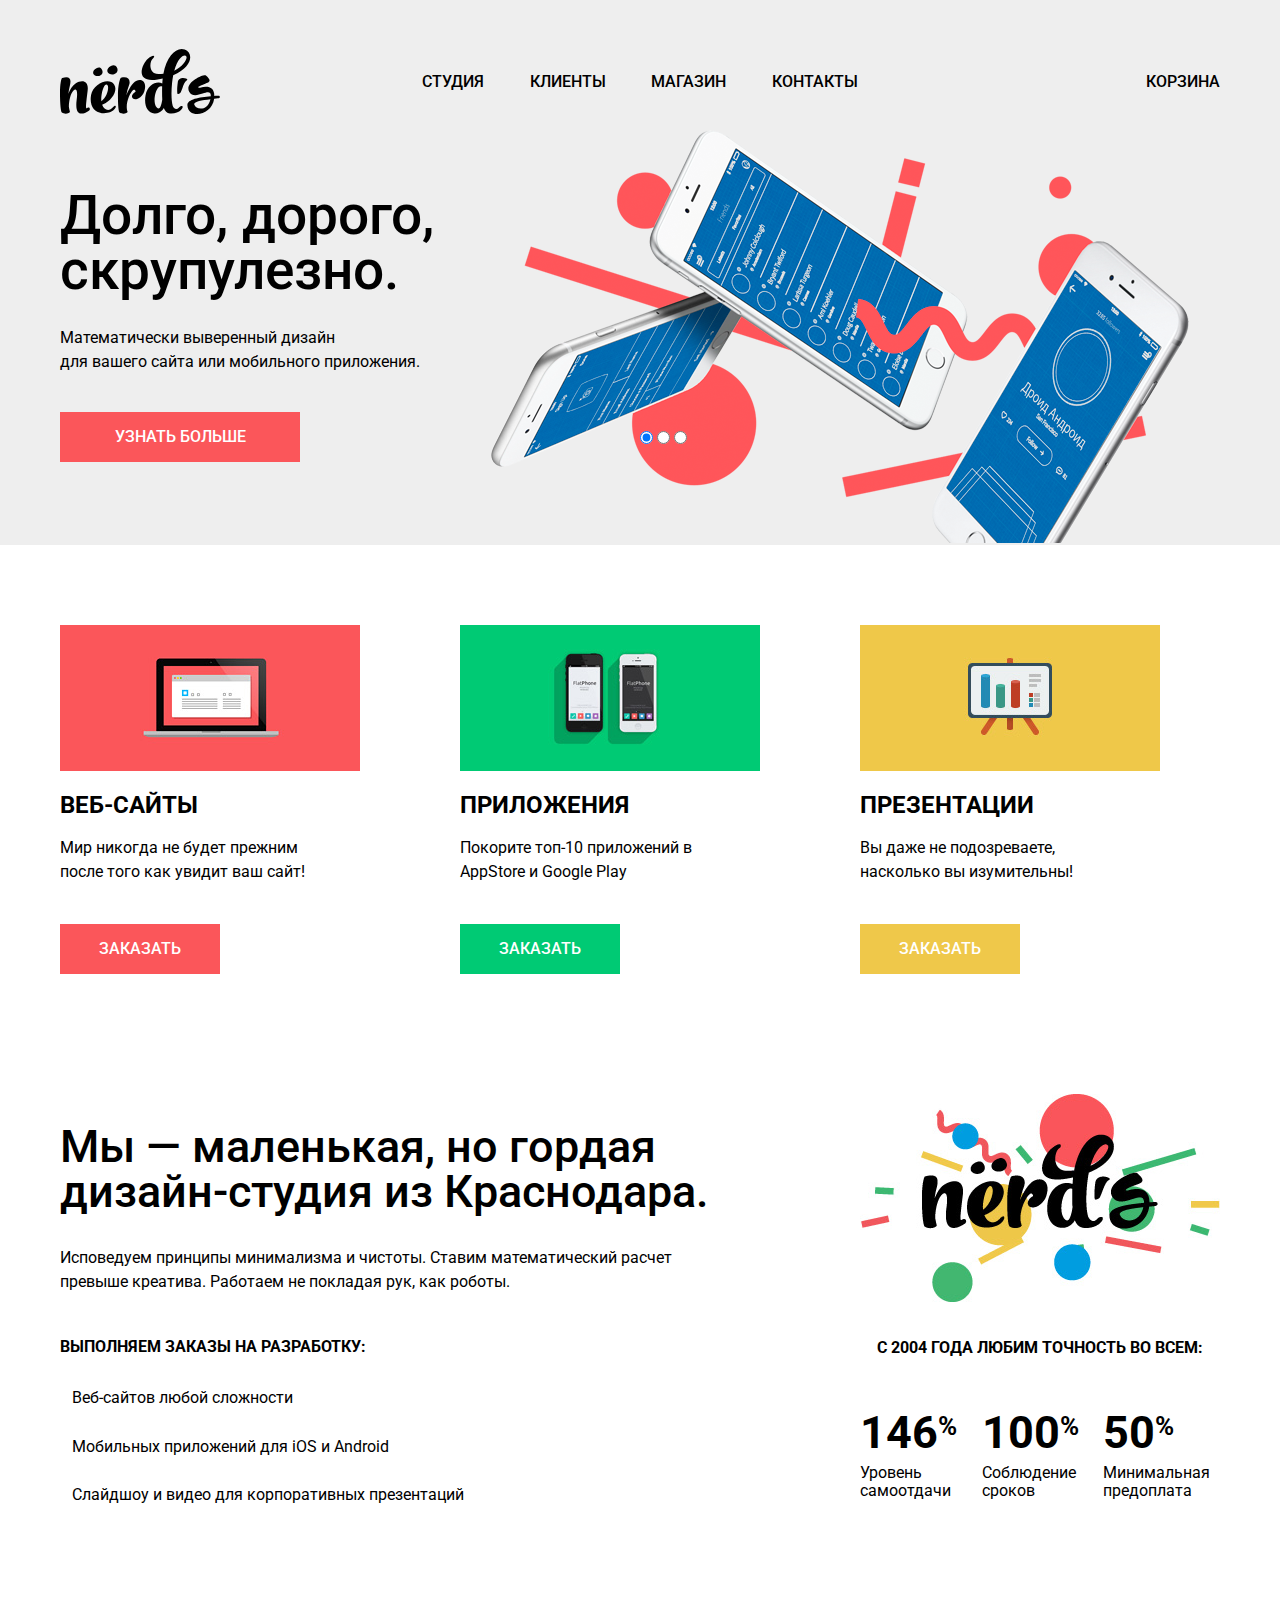
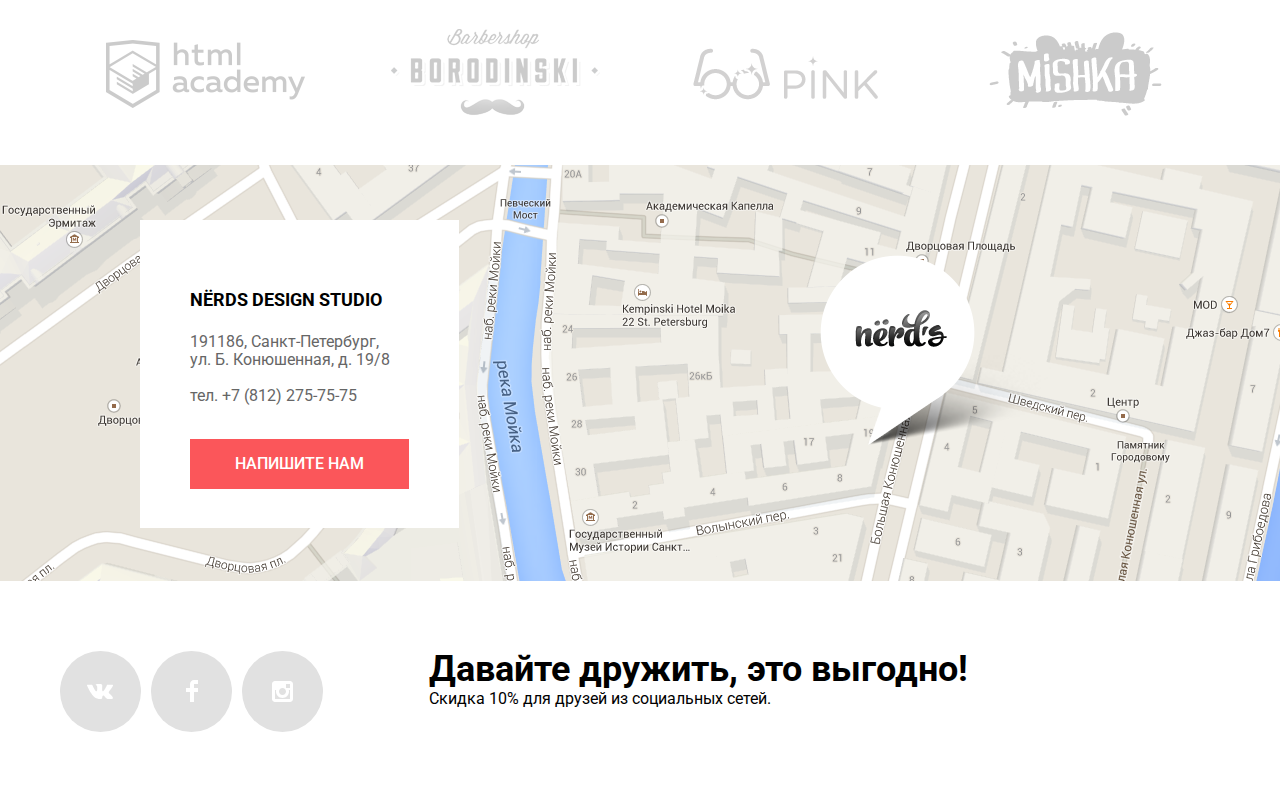
==== commit 1bdfca60: "index.html" ====
--- a/index.html
+++ b/index.html
@@ -13,245 +13,254 @@
 
 </head>
 <body class="page-body">
-    <header class="main-header">
-        <nav class="main-navigation">
-            <div class="container">
-              <a class="main-header-logo" href="index.html">
-                <img src="img/nerds-logo.svg" width="160" height="67" alt="Логотип дизайн-студия NERDS">
-              </a>
-              <ul class="site-navigation">
-                <li><a href="index.html">Студия</a></li>
-                <li><a href="blank.html">Клиенты</a></li>
-                <li><a href="catalog.html">Магазин</a></li>
-                <li><a href="blank.html">Контакты</a></li>
-              </ul>
-              <ul class="user-navigation">
-                <li>
-                  <a class="login-link" href="blank.html">Корзина</a>
-                </li>
-              </ul>
-            </div>
-        </nav>
-    </header>
-
-    <main>
+
+  <header class="main-header">
+    <nav class="main-navigation">
+      <div class="container">
+        <a class="main-header-logo" href="index.html">
+          <img src="img/nerds-logo.svg" width="160" height="67" alt="Логотип дизайн-студия NERDS">
+        </a>
+        <ul class="site-navigation">
+          <li><a href="index.html">Студия</a></li>
+          <li><a href="blank.html">Клиенты</a></li>
+          <li><a href="catalog.html">Магазин</a></li>
+          <li><a href="blank.html">Контакты</a></li>
+        </ul>
+        <ul class="user-navigation">
+          <li>
+            <a class="login-link" href="blank.html">Корзина</a>
+          </li>
+        </ul>
+      </div>
+    </nav>
+  </header>
+
+  <main>
+    <div class="main-features">
       <div class="container">
         <h1 class="visually-hidden">NERDS - дизайн-студия из Краснодара</h1>
 
         <section class="features">
-            <div class="features-text">
-                <h2 class="visually-hidden">Преимущества дизайн-студии NERDS</h2>
-                <h3>Долго, дорого,<br>
-                    скрупулезно.
-                </h3>
-                <p class="mathematic">
-                    Математически выверенный дизайн<br>
-                    для вашего сайта или мобильного приложения.
-                </p>
-                <a class="button" href="" >Узнать больше</a>
+          <div class="features-text">
+            <h2 class="visually-hidden">Преимущества дизайн-студии NERDS</h2>
+            <h3>Долго, дорого,<br>
+                скрупулезно.
+            </h3>
+            <p class="mathematic">
+                Математически выверенный дизайн<br>
+                для вашего сайта или мобильного приложения.
+            </p>
+
+            <!-- <a class="button" href="" >Узнать больше</a> -->
+            <button class="button features-button">Узнать больше</button>
+          </div>
+
+          <div class="features-img">
+                  <img src="img/slider1.png" width="698" height="413" alt="">
+          </div>
+
+          <div class="slider">
+              <input type="radio" name="slider" checked>
+              <input type="radio" name="slider" >
+              <input type="radio" name="slider" >
+          </div>
+        </section>
+      </div>
+    </div>
+
+    <div class="container">
+      <section class="services">
+        <h2 class="visually-hidden">Услуги дизайн-студии NERDS</h2>
+        <ul class="services-list">
+          <li class="service-item services-margin">
+            <img src="img/services1.jpg" width="300" height="146" alt="">
+            <h3>Веб-сайты</h3>
+            <p class="services-list-p">
+              Мир никогда не будет прежним<br> после того как увидит ваш сайт!
+            </p>
+            <button class="button button-red" type="button">Заказать</button>
+          </li>
+          <li class="service-item services-margin">
+            <img src="img/services2.jpg" width="300" height="146" alt="">
+            <h3>Приложения</h3>
+            <p class="services-list-p">
+              Покорите топ-10 приложений в<br> AppStore и Google Play
+            </p>
+            <button class="button button-green" type="button">Заказать</button>
+          </li>
+          <li class="service-item">
+            <img src="img/services3.jpg" width="300" height="146" alt="">
+            <h3>Презентации</h3>
+            <p class="services-list-p">
+              Вы даже не подозреваете,<br>
+              насколько вы изумительны!
+            </p>
+            <button class="button button-yellow" type="button">Заказать</button>
+          </li>
+        </ul>
+      </section>
+
+      <section class="info">
+        <h2 class="visually-hidden">О дизайн-студии NERDS</h2>
+
+        <div class="info-text">
+          <p class="smoll-proud">
+            Мы — маленькая, но гордая<br>
+            дизайн-студия из Краснодара.
+          </p>
+
+          <p class="confession">
+            Исповедуем принципы минимализма и чистоты. Ставим математический расчет<br>
+            превыше креатива. Работаем не покладая рук, как роботы.
+          </p>
+
+          <p class="orders">Выполняем заказы на разработку:</p>
+
+          <p class="orders-item">Веб-сайтов любой сложности</p>
+          <p class="orders-item">Мобильных приложений для iOS и Android</p>
+          <p class="orders-item">Слайдшоу и видео для корпоративных презентаций</p>
+        </div>
+
+        <aside class="level">
+          <div class="level-img">
+            <a>
+              <img src="img/nerd-index.png" width="360" height="208" alt="Логотип nёrd's">
+            </a>
+          </div>
+
+          <div class="level-text">
+            <p>с 2004 года Любим точность во всем:</p>
+          </div>
+
+          <ul class="level-list">
+            <li class="level-list-item">
+              <p class="level-persent">146<sup class="sup">%</sup></p>
+              <p class="level-list-text">Уровень<br>
+                  самоотдачи</p>
+            </li>
+            <li class="level-list-item">
+              <p class="level-persent">100<sup class="sup">%</sup></p>
+              <p class="level-list-text">Соблюдение<br>
+                  сроков</p>
+            </li>
+            <li class="level-list-item">
+              <p class="level-persent">50<sup class="sup">%</sup></p>
+              <p class="level-list-text">Минимальная<br>
+                  предоплата</p>
+            </li>
+          </ul>
+        </aside>
+      </section>
+
+      <section class="partners">
+        <h2 class="visually-hidden">Партнеры  дизайн-студии NERDS</h2>
+        <a class="partners-item" href="www.htmlacademy.ru">
+          <img src="img/partner-htmlacademy.png"  alt="HTML ACADEMY">
+        </a>
+        <a class="partners-item" href="www.barbershop.ru">
+          <img src="img/partner-barbershop.png" alt="Barbershop BORODINSKI">
+        </a>
+        <a class="partners-item" href="www.pink.ru">
+          <img src="img/partner-pink.png"  alt="PINK">
+        </a>
+        <a class="partners-item" href="www.mishka.ru">
+          <img src="img/partner-mishka.png"  alt="MISHKA">
+        </a>
+      </section>
+    </div>
+  </main>
+
+
+  <footer class="main-footer">
+    <section class="contacts">
+      <h2 class="visually-hidden">Адрес дизайн-студии NERDS</h2>
+
+      <div class="contacts-address">
+        <div class="contacts-text">
+          <p class="caption">NЁRDS DESIGN STUDIO</p>
+          <p class="text">191186, Санкт-Петербург,<br>
+            ул. Б. Конюшенная, д. 19/8<br>
+            <br>
+            тел. +7 (812) 275-75-75
+          </p><br>
+
+          <button class="button" type="button">Напишите нам</button>
+        </div>
+
+      </div>
+
+      <div class="contacts-map">
+        <!-- <img src="img/map.png" width="1442" height="418" alt="Санкт-Петербург, ул. Большая Конюшенная, д. 19/8"> -->
+      </div>
+
+      <div class="map-marker">
+        <img src="img/map-marker.png">
+      </div>
+    </section>
+
+    <div class="container">
+      <ul class="footer-list">
+        <li class="footer-item">
+          <a href="#" title="Вконтакте">
+            <div class="footer-circle">
+              <svg width="27" height="16" xmlns="http://www.w3.org/2000/svg">
+                <path d="M16.138 12.51C17.094 12.201 18.318 14.55 19.621 15.449C20.599 16.13 21.348 15.983 21.348 15.983L24.821 15.933C24.821 15.933 26.636 15.821 25.778 14.379C25.707 14.259 25.275 13.31 23.193 11.357C21.016 9.31404 21.311 9.64504 23.932 6.11304C25.529 3.96004 26.168 2.64504 25.968 2.08504C25.776 1.54604 24.603 1.68604 24.603 1.68604L20.69 1.71304C20.309 1.71404 19.986 1.83204 19.839 2.22804C19.836 2.23204 19.218 3.89404 18.394 5.30704C16.653 8.29604 15.958 8.45504 15.67 8.26804C15.009 7.83504 15.176 6.53104 15.176 5.60404C15.176 2.70704 15.608 1.49904 14.33 1.18704C13.903 1.08304 13.591 1.01504 12.502 1.00504C11.11 0.984037 9.92797 1.00504 9.25797 1.33404C8.81297 1.55704 8.47197 2.04604 8.67897 2.07404C8.93897 2.10904 9.52197 2.23404 9.83397 2.66004C10.235 3.21204 10.223 4.44904 10.223 4.44904C10.223 4.44904 10.452 7.86004 9.68297 8.28304C9.15497 8.57304 8.43297 7.98104 6.87997 5.26704C6.08697 3.87904 5.48797 2.34504 5.48797 2.34504C5.48797 2.34504 5.37197 2.06004 5.16197 1.90404C4.91197 1.71904 4.56197 1.66004 4.56197 1.66004L0.84797 1.68404C0.84797 1.68404 0.28997 1.70004 0.0849697 1.94604C-0.0970303 2.16404 0.0699697 2.61404 0.0699697 2.61404C0.0699697 2.61404 2.97897 9.49504 6.27297 12.961C9.29297 16.143 12.725 15.932 12.725 15.932H14.28C14.28 15.932 14.749 15.878 14.989 15.62C15.213 15.38 15.203 14.929 15.203 14.929C15.203 14.929 15.172 12.82 16.138 12.51Z" />
+              </svg>
             </div>
-
-            <div class="features-img">
-
-                    <!-- <img src="img/slider1.png" width="698" height="413" alt=""> -->
-
+          </a>
+        </li>
+        <li class="footer-item">
+          <a href="#" title="Фейсбук">
+            <div class="footer-circle">
+              <svg width="12" height="22" xmlns="http://www.w3.org/2000/svg">
+                <path d="M12 4V0H8C5.79086 0 4 1.79086 4 4V8H0V12H4V22H8V12H12V8H8V4H12Z" />
+              </svg>
             </div>
-
-            <div class="slider">
-                <input type="radio" name="slider" checked>
-                <input type="radio" name="slider" >
-                <input type="radio" name="slider" >
+          </a>
+        </li>
+        <li class="footer-item">
+          <a href="#" title="Инстаграм">
+            <div class="footer-circle">
+              <svg width="21" height="21" xmlns="http://www.w3.org/2000/svg">
+                <path fill-rule="evenodd" clip-rule="evenodd" d="M3 0H18C19.65 0 21 1.35 21 3V18C21 19.65 19.65 21 18 21H3C1.35 21 0 19.65 0 18V3C0 1.35 1.35 0 3 0ZM14 10.5C14 8.57 12.43 7 10.5 7C8.57 7 7 8.57 7 10.5C7 12.43 8.57 14 10.5 14C12.43 14 14 12.43 14 10.5ZM3 18V9H4.181C4.0626 9.49127 4.00186 9.99467 4 10.5C4 14.0899 6.91015 17 10.5 17C14.0899 17 17 14.0899 17 10.5C16.9986 9.99464 16.9379 9.49118 16.819 9H18V18H3ZM14 7H18V3H14V7Z" />
+              </svg>
             </div>
-        </section>
-
-
-        <section class="services">
-            <h2 class="visually-hidden">Услуги дизайн-студии NERDS</h2>
-            <ul class="services-list">
-                <li class="service-item">
-                    <img src="img/services1.jpg" width="300" height="146" alt="">
-                    <h3>Веб-сайты</h3>
-                    <p>
-                        Мир никогда не будет прежним<br> после того как увидит ваш сайт!
-                    </p>
-                    <button class="button button-red" type="button">Заказать</button>
-                </li>
-                <li class="service-item">
-                    <img src="img/services2.jpg" width="300" height="146" alt="">
-                    <h3>Приложения</h3>
-                    <p>
-                        Покорите топ-10 приложений в<br> AppStore и Google Play
-                    </p>
-                    <button class="button button-green" type="button">Заказать</button>
-                </li>
-                <li class="service-item">
-                    <img src="img/services3.jpg" width="300" height="146" alt="">
-                    <h3>Презентации</h3>
-                    <p>
-                        Вы даже не подозреваете,<br>
-                        насколько вы изумительны!
-                    </p>
-                    <button class="button button-yellow" type="button">Заказать</button>
-                </li>
-            </ul>
-        </section>
-
-
-        <section class="info">
-            <h2 class="visually-hidden">О дизайн-студии NERDS</h2>
-
-            <div class="info-text">
-              <p class="smoll-proud">
-                Мы — маленькая, но гордая<br>
-                дизайн-студия из Краснодара.
-              </p>
-
-              <p class="confession">
-                  Исповедуем принципы минимализма и чистоты. Ставим математический расчет<br>
-                  превыше креатива. Работаем не покладая рук, как роботы.
-              </p>
-
-              <p class="orders">Выполняем заказы на разработку:</p>
-
-              <p class="orders-item">Веб-сайтов любой сложности</p>
-              <p class="orders-item">Мобильных приложений для iOS и Android</p>
-              <p class="orders-item">Слайдшоу и видео для корпоративных презентаций</p>
-            </div>
-
-
-
-            <aside class="level">
-              <div class="level-img">
-                <a>
-                  <img src="img/nerd-index.png" width="360" height="208" alt="Логотип nёrd's">
-                </a>
-              </div>
-
-              <div class="level-text">
-                <p>с 2004 года Любим точность во всем:</p>
-              </div>
-
-
-
-
-                <ul class="level-list">
-                    <li class="level-list-item">
-                        <p class="level-persent">146%</p>
-                        <p class="level-list-text">Уровень<br>
-                            самоотдачи</p>
-                    </li>
-                    <li class="level-list-item">
-                        <p class="level-persent">100%</p>
-                        <p class="level-list-text">Соблюдение<br>
-                            сроков</p>
-                    </li>
-                    <li class="level-list-item">
-                        <p class="level-persent">50%</p>
-                        <p class="level-list-text">Минимальная<br>
-                            предоплата</p>
-                    </li>
-                </ul>
-            </aside>
-        </section>
-
-
-        <section class="partners">
-            <h2 class="visually-hidden">Партнеры  дизайн-студии NERDS</h2>
-            <a class="partners-item" href="www.htmlacademy.ru">
-                <img src="img/partner-htmlacademy.png"  alt="HTML ACADEMY">
-            </a>
-            <a class="partners-item" href="www.barbershop.ru">
-                <img src="img/partner-barbershop.png" alt="Barbershop BORODINSKI">
-            </a>
-            <a class="partners-item" href="www.pink.ru">
-                <img src="img/partner-pink.png"  alt="PINK">
-            </a>
-            <a class="partners-item" href="www.mishka.ru">
-                <img src="img/partner-mishka.png"  alt="MISHKA">
-            </a>
-        </section>
-      </div>
-
-      <section class="contacts">
-          <h2 class="visually-hidden">Адрес дизайн-студии NERDS</h2>
-
-          <div class="contacts-address">
-              <p class="caption">NЁRDS DESIGN STUDIO</p>
-              <p class="text">191186, Санкт-Петербург,<br>
-                  ул. Б. Конюшенная, д. 19/8<br>
-                  <br>
-                  тел. +7 (812) 275-75-75
-              </p>
-
-              <button class="button" type="button">Напишите нам</button>
-          </div>
-
-          <div class="contacts-map">
-              <img src="img/map.png" width="1442" height="418" alt="Санкт-Петербург, ул. Большая Конюшенная, д. 19/8">
-          </div>
-      </section>
-    </main>
-
-
-    <footer class="main-footer">
-        <ul class="footer-list">
-            <li class="footer-item">
-                <a href="#" title="Вконтакте">
-                    <div class="footer-circle">
-                        <svg width="27" height="16" xmlns="http://www.w3.org/2000/svg">
-                            <path d="M16.138 12.51C17.094 12.201 18.318 14.55 19.621 15.449C20.599 16.13 21.348 15.983 21.348 15.983L24.821 15.933C24.821 15.933 26.636 15.821 25.778 14.379C25.707 14.259 25.275 13.31 23.193 11.357C21.016 9.31404 21.311 9.64504 23.932 6.11304C25.529 3.96004 26.168 2.64504 25.968 2.08504C25.776 1.54604 24.603 1.68604 24.603 1.68604L20.69 1.71304C20.309 1.71404 19.986 1.83204 19.839 2.22804C19.836 2.23204 19.218 3.89404 18.394 5.30704C16.653 8.29604 15.958 8.45504 15.67 8.26804C15.009 7.83504 15.176 6.53104 15.176 5.60404C15.176 2.70704 15.608 1.49904 14.33 1.18704C13.903 1.08304 13.591 1.01504 12.502 1.00504C11.11 0.984037 9.92797 1.00504 9.25797 1.33404C8.81297 1.55704 8.47197 2.04604 8.67897 2.07404C8.93897 2.10904 9.52197 2.23404 9.83397 2.66004C10.235 3.21204 10.223 4.44904 10.223 4.44904C10.223 4.44904 10.452 7.86004 9.68297 8.28304C9.15497 8.57304 8.43297 7.98104 6.87997 5.26704C6.08697 3.87904 5.48797 2.34504 5.48797 2.34504C5.48797 2.34504 5.37197 2.06004 5.16197 1.90404C4.91197 1.71904 4.56197 1.66004 4.56197 1.66004L0.84797 1.68404C0.84797 1.68404 0.28997 1.70004 0.0849697 1.94604C-0.0970303 2.16404 0.0699697 2.61404 0.0699697 2.61404C0.0699697 2.61404 2.97897 9.49504 6.27297 12.961C9.29297 16.143 12.725 15.932 12.725 15.932H14.28C14.28 15.932 14.749 15.878 14.989 15.62C15.213 15.38 15.203 14.929 15.203 14.929C15.203 14.929 15.172 12.82 16.138 12.51Z" />
-                        </svg>
-                    </div>
-                </a>
-            </li>
-            <li class="footer-item">
-                <a href="#" title="Фейсбук">
-                    <div class="footer-circle">
-                        <svg width="12" height="22" xmlns="http://www.w3.org/2000/svg">
-                            <path d="M12 4V0H8C5.79086 0 4 1.79086 4 4V8H0V12H4V22H8V12H12V8H8V4H12Z" />
-                        </svg>
-                    </div>
-                </a>
-            </li>
-            <li class="footer-item">
-                <a href="#" title="Инстаграм">
-                    <div class="footer-circle">
-                        <svg width="21" height="21" xmlns="http://www.w3.org/2000/svg">
-                            <path fill-rule="evenodd" clip-rule="evenodd" d="M3 0H18C19.65 0 21 1.35 21 3V18C21 19.65 19.65 21 18 21H3C1.35 21 0 19.65 0 18V3C0 1.35 1.35 0 3 0ZM14 10.5C14 8.57 12.43 7 10.5 7C8.57 7 7 8.57 7 10.5C7 12.43 8.57 14 10.5 14C12.43 14 14 12.43 14 10.5ZM3 18V9H4.181C4.0626 9.49127 4.00186 9.99467 4 10.5C4 14.0899 6.91015 17 10.5 17C14.0899 17 17 14.0899 17 10.5C16.9986 9.99464 16.9379 9.49118 16.819 9H18V18H3ZM14 7H18V3H14V7Z" />
-                        </svg>
-                    </div>
-                </a>
-            </li>
-        </ul>
-
-        <p class="footer-friends">Давайте дружить, это выгодно!</p>
-        <p class="footer-friends-percent">Скидка 10% для друзей из социальных сетей.</p>
-    </footer>
-
-
-        <section class="modal">
-            <h2 class="title">Напишите нам</h2>
-
-            <form action="https://echo.htmlacademy.ru" method="post">
-                <p>
-                    <label for="form-name">Ваше имя</label>
-                    <input type="text" name="name" id="form-name" placeholder="Имя Фамилия">
-                </p>
-
-                <p>
-                    <label for="form-email">Ваш e-mail</label>
-                    <input type="email" name="email" id="form-email" placeholder="email@example.com">
-                </p>
-                <p>
-                    <label for="form-text">Текст письма</label><br>
-                    <textarea style="resize: none;" name="text" id="form-text" rows="5" cols="50" placeholder="В свободной форме"></textarea>
-                </p>
-                <button class="button" type="submit">Отправить</button>
-            </form>
-
-            <button class="modal-close" type="button">Закрыть</button>
-        </section>
-
+          </a>
+        </li>
+        <li class="footer-item">
+          <p class="footer-friends">Давайте дружить, это выгодно!</p>
+          <p class="footer-friends-percent">Скидка 10% для друзей из социальных сетей.</p>
+
+        </li>
+      </ul>
+    </div>
+  </footer>
+
+
+<!--
+  <section class="modal">
+    <h2 class="title">Напишите нам</h2>
+
+    <form action="https://echo.htmlacademy.ru" method="post">
+      <p>
+        <label for="form-name">Ваше имя</label>
+        <input type="text" name="name" id="form-name" placeholder="Имя Фамилия">
+      </p>
+
+      <p>
+        <label for="form-email">Ваш e-mail</label>
+        <input type="email" name="email" id="form-email" placeholder="email@example.com">
+      </p>
+      <p>
+        <label for="form-text">Текст письма</label><br>
+        <textarea style="resize: none;" name="text" id="form-text" rows="5" cols="50" placeholder="В свободной форме"></textarea>
+      </p>
+      <button class="button" type="submit">Отправить</button>
+    </form>
+
+    <button class="modal-close" type="button">Закрыть</button>
+  </section>
+ -->
 
 </body>
 </html>
--- a/css/style.css
+++ b/css/style.css
@@ -1,4 +1,3 @@
-
 /* Variables */
 
 :root {
@@ -24,6 +23,30 @@
   --basic-text: #666666;
 
   --basic-modal: #3f4040;
+}
+
+/* Global */
+
+.page-body {
+  margin: 0;
+  padding: 0;
+  font-family: 'Roboto', Arial, sans-serif;
+  color: var(--basic-black);
+}
+
+.button {
+  font: inherit;
+  font-size: 16px;
+  line-height: 18px;
+  font-weight: 500;
+  /* text-align: center; */
+  color: var(--basic-white);
+  /* vertical-align: middle; */
+  text-transform: uppercase;
+  background-color: var(--basic-red);
+  border: none;
+  /* padding-top: 0; */
+  /* padding-bottom: 0; */
 }
 
 a {
@@ -48,20 +71,13 @@
   overflow: hidden;
 }
 
-/* Global */
-
-.page-body {
-  margin: 0;
-  padding: 0;
-  font-family: 'Roboto', Arial, sans-serif;
-  color: var(--basic-black);
-}
-
-.main-header {
+/* Navigation */
+
+.main-header,
+.main-features {
   background-color: var(--basic-grey);
-}
-
-/* Navigation */
+  /* border: 3px solid red; */
+}
 
 .main-navigation {
   font-size: 16px;
@@ -70,6 +86,10 @@
 }
 
 .site-navigation {
+  list-style: none;
+}
+
+.user-navigation {
   list-style: none;
 }
 
@@ -100,27 +120,25 @@
 
 .features h3 {
   margin: 0;
+  margin-top: 5px;
   font-size: 55px;
   line-height: 55px;
   font-weight: 500;
 }
 
 .features p {
+  margin: 0;
+  padding: 0;
+  margin-top: 28px;
   font-size: 16px;
   line-height: 24px;
 }
 
-.button {
-  font: inherit;
-  font-size: 16px;
-  line-height: 18px;
-  font-weight: 500;
-  text-align: center;
-  color: var(--basic-white);
-  vertical-align: middle;
-  text-transform: uppercase;
-  background-color: var(--basic-red);
-  border: none;
+.features-button {
+  margin-top: 38px;
+  width: 240px;
+  height: 50px;
+  /* margin-top: 5px; */
 }
 
 .button:hover,
@@ -140,15 +158,30 @@
 }
 
 .services-list h3 {
+  margin: 0;
+  padding: 0;
+  margin-top: 15px;
   font-size: 24px;
   line-height: 30px;
   font-weight: bold;
   text-transform: uppercase;
 }
 
-.services-list p {
+.services-list-p {
+  margin: 0;
+  padding: 0;
+  margin-top: 16px;
+  margin-bottom: 40px;
   font-size: 16px;
   line-height: 24px;
+}
+
+.services-list .button-red,
+.services-list .button-green,
+.services-list .button-yellow {
+  width: 160px;
+  height: 50px;
+
 }
 
 .button-green {
@@ -176,18 +209,27 @@
 
 /* INFO */
 
+.info {
+  padding-top: 120px;
+}
+
 .smoll-proud {
+  padding: 0;
+  margin: 0;
+  padding-top: 30px;
   font-size: 45px;
   line-height: 45px;
   font-weight: 500;
 }
 
 .confession {
+  padding-top: 16px;
   font-size: 16px;
   line-height: 24px;
 }
 
 .orders {
+  padding-top: 25px;
   font-size: 16px;
   line-height: 24px;
   font-weight: bold;
@@ -201,32 +243,57 @@
 }
 
 .orders-item {
-  margin-left: 10px;
-  margin-bottom: 20px;
+  margin-top: 30px;
+  margin-left: 12px;
 }
 
 /* LEVEL */
 
+.level {
+  margin: 0;
+  padding: 0;
+}
+
 .level-text {
+  margin: 0;
+  padding: 0;
   font-size: 16px;
   line-height: 24px;
   font-weight: bold;
+  text-transform: uppercase;
+  padding-top: 13px;
+  padding-left: 17px;
 }
 
 .level-list {
+  margin: 0;
+  padding: 0;
   list-style: none;
 }
 
+.level-list .sup {
+  font-size: 26px;
+  padding: 0;
+  margin: 0;
+}
+
 .level-persent {
+  margin: 0;
+  padding: 0;
+  padding-top: 52px;
+  margin-bottom: 25px;
   font-size: 45px;
-  line-height: 10.1px;
+  line-height: 10px;
   font-weight: bold;
-  margin-bottom: 25px;
 }
 
 .level-list-text {
   font-size: 16px;
   line-height: 18px;
+}
+
+.level-list-item {
+  margin-right: 10px;
 }
 
 /* PARTNERS */
@@ -243,10 +310,12 @@
   opacity: 10%;
 }
 
+/* FOOTER */
+
 /* CONTACTS */
 
 .contacts .caption {
-  font-size: 16px;
+  font-size: 18px;
   line-height: 30px;
   font-weight: bold;
 }
@@ -257,21 +326,57 @@
   color: var(--basic-text);
 }
 
-/* FOOTER */
+.contacts {
+  width: 1442px;
+  min-height: 418px;
+  background-image: url("../img/map.png");
+  background-repeat: no-repeat;
+  margin: 0 auto;
+  margin-left: auto;
+  margin-right: auto;
+}
+
+.contacts-address {
+  width: 319px;
+  height: 308px;
+  background-color: var(--basic-white);
+  position: absolute;
+  margin-left: 140px;
+  margin-top: 55px;
+  margin-bottom: 55px;
+}
+
+.contacts-text {
+  position: absolute;
+  padding: 47px  50px;
+}
+
+.contacts-text .button {
+  width: 219px;
+  height: 50px;
+}
+
+.map-marker {
+  position: absolute;
+  margin-left: 820px;
+  margin-top: 90px;
+}
+
+/* COCIAL */
+
 .footer-list {
   list-style: none;
 }
-
-/* COCIAL */
 
 .footer-circle {
   width: 81px;
   height: 81px;
   background-color: var(--basic-element);
-  border-radius: 50px;
-  text-align: center;
-  line-height: 85px;
   fill: var(--basic-white);
+  border-radius: 50%;
+  display: flex;
+  align-items: center;
+  justify-content: center;
 }
 
 .footer-circle:hover,
@@ -300,8 +405,6 @@
 .modal {
   width: 960px;
   height: 590px;
-  border: 3px solid red;
-  background-color: var(--basic-modal);
   box-shadow: 0px 20px 40px rgba(0, 1, 1, 0.75);
 }
 
@@ -327,14 +430,6 @@
   /* border: 2px solid rgb(255, 0, 242); */
 }
 
-.main-header {
-  width: 1160px;
-  margin-left: auto;
-  margin-right: auto;
-  min-height: 67px;
-  /* border: 3px solid orange; */
-}
-
 .main-navigation {
   min-height: 67px;
   padding-top: 48px;
@@ -343,14 +438,13 @@
 
 .main-navigation .container {
   display: flex;
-  justify-content: space-between;
 }
 
 .main-header-logo {
   width: 160px;
   height: 67px;
   /* border: 2px solid yellow; */
-  display: block;
+  /* display: block; */
 }
 
 .site-navigation {
@@ -358,6 +452,7 @@
   min-height: 67px;
   margin: 0;
   padding: 0;
+  margin-left: 202px;
   /* border: 2px solid yellow; */
   list-style: none;
   display: flex;
@@ -369,11 +464,12 @@
   display: flex;
   justify-content: flex-end;
   align-items: center;
-  list-style: none;
+
   width: 115px;
   min-height: 67px;
   margin: 0;
   padding: 0;
+  margin-left: auto;
   /* border: 2px solid yellow; */
 }
 
@@ -396,7 +492,7 @@
 .features-text {
   width: 431px;
   height: 313px;
-  padding-top: 63px;
+  padding-top: 68px;
   /* border: 2px solid yellow; */
 }
 
@@ -406,15 +502,7 @@
 }
 
 .features-img {
-  min-height: 430px;
-  width: 729px;
-  background-image: url("../img/slider1.png");
-  background-size: 100% 100%;
-}
-
-.features .button {
-  width: 238px;
-  height: 36px;
+  padding-top: 15px;
 }
 
 /* FLEXBOX SERVICES */
@@ -426,21 +514,17 @@
 }
 
 .service-item {
-  width: 300px;
   margin-top: 80px;
+}
+
+.services-margin {
   margin-right: 100px;
-  /* border: 3px solid yellow; */
 }
 
 /* FLEXBOX INFO */
 .info {
   display: flex;
   justify-content: space-between;
-  /* border: 3px solid blue; */
-}
-
-.info-text {
-  /* border: 3px solid green; */
 }
 
 .level {
@@ -450,7 +534,6 @@
 
 .level-img {
   width: 360px;
-  margin-top: 42px;
   /* border: 3px solid yellow; */
 }
 
@@ -479,8 +562,7 @@
   align-items: center;
   height: 182px;
   /* border: 3px solid green; */
-
-
+  padding-top: 62px;
 }
 
 .partners-item {
@@ -494,3 +576,34 @@
 .partners img {
   vertical-align: middle;
 }
+
+/* FKEXBOX FRIENDS */
+
+.footer-list {
+  margin: 0;
+  padding: 0;
+  margin-top: 68px;
+  margin-bottom: 68px;
+  height: 80px;
+
+  display: flex;
+  /* border: 3px solid green; */
+}
+
+.footer-list .footer-item {
+  margin-right: 10px;
+  /* border: 3px solid yellow; */
+}
+
+.footer-item:last-child {
+  padding: 0;
+  margin: 0;
+  margin-left: 96px;
+  /* border: 3px solid blue; */
+}
+
+.footer-item:last-child p {
+  padding: 0;
+  margin: 0;
+  /* border: 3px solid red; */
+}
